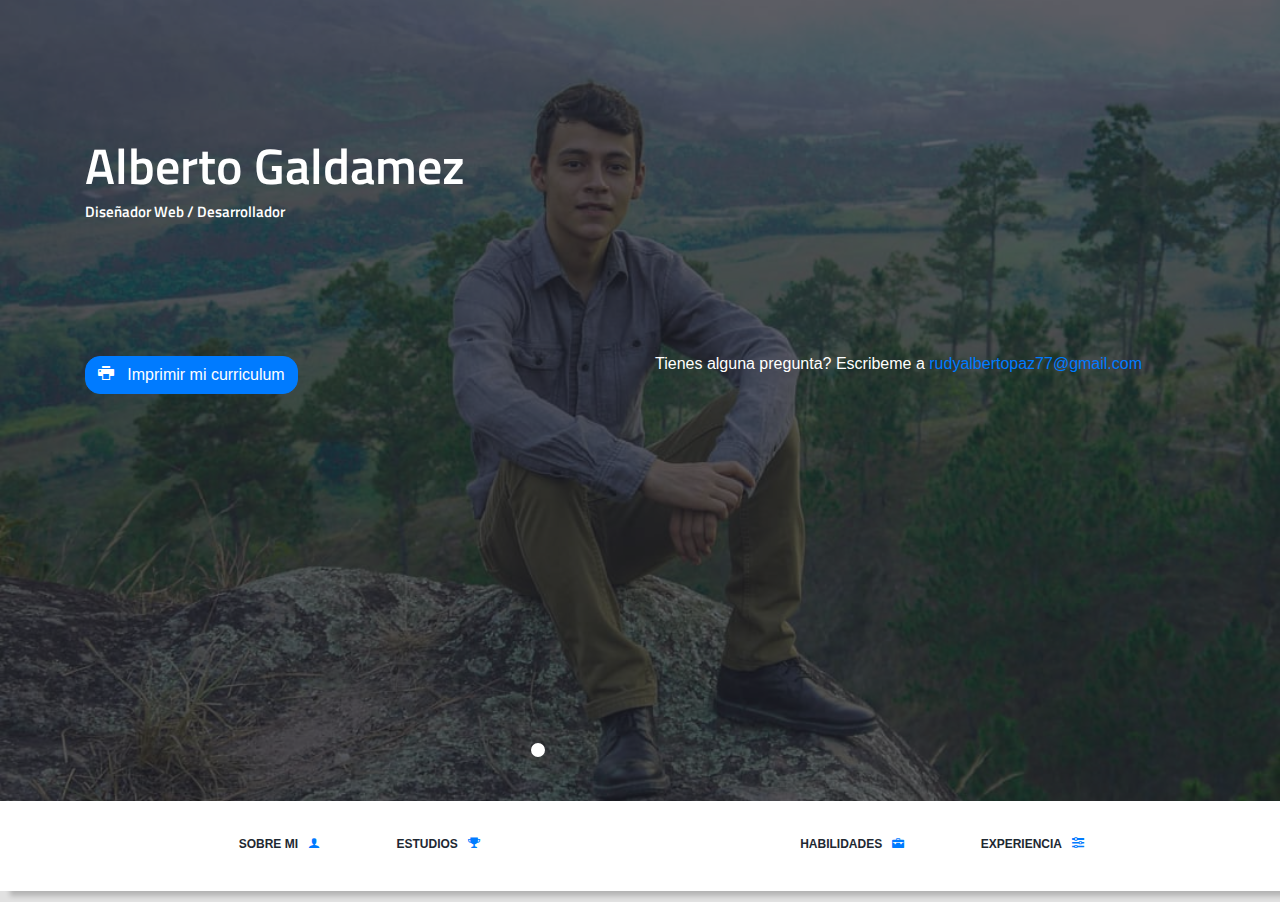
==== index.html @ 2584184b "0.0.001" ====
<!DOCTYPE html>
<html lang="es" dir="ltr">
  <head>
    <meta charset="utf-8">
    <link rel="stylesheet" href="Files/Styles/Bootstrap.css">
    <link rel="stylesheet" href="Files/Styles/Main.css">
    <link rel="stylesheet" href="Files/Styles/Font.css">
    <link rel="stylesheet" href="Files/Styles/AlbertoGaldamez.css">
    <title>Alberto Galdamez - Diseñador web y programador Backend</title>
  </head>
  <body>
    <section id="home" class="home">
      <div class="teaser-container">
        <div class="teaser-block">
          <div class="container">
            <div class="row">
              <div class="col-sm-12 ">
                <h1 class="main-title">Alberto Galdamez</h1>
                <h3 class="main-subtitle">Diseñador Web / Desarrollador</h3>
              </div>
            </div>
            <div class="row">
              <div class="col-sm-6 print-cv">
                <a href="#" class="btn btn-primary"><span class="icon-printer-ag"></span> &nbsp; Imprimir mi curriculum</a>
              </div>
              <div class="col-sm-6 t-right">
                <p class="main-contact">Tienes alguna pregunta? Escribeme a <a href="mailto:rudyalbertopaz77@gmail.com">rudyalbertopaz77@gmail.com</a> </p>
              </div>
            </div>
          </div>
        </div>
        <div class="nav-container">
          <nav class="" style="display: block;">
            <div class="container ">
              <div class="row">
                <div class="mobile-menu-holder d-md-none d-lg-none d-xl-none">
                  <a class="mobile-btn" href="#"><span class="icon-menu-ag"></span></a>
                </div>
              </div>
            </div>
            <div class="NavBar">
              <div class="row">
                <div class="col-sm-5 t-center">
                  <ul class="menu-left" style="display: block;">
                    <li class="nav-item">
                      <a class="nav-link" href="#home">SOBRE MI &nbsp;&nbsp;<span class="icon-user-ag"></span></a>
                    </li>
                    <li class="nav-item">
                      <a class="nav-link" href="#about">ESTUDIOS &nbsp;&nbsp;<span class="icon-cup-ag"></span></a>
                    </li>
                  </ul>
                </div>
                <div class="col-sm-2 ml-0 pl-0">
                  <div class="ProfilePhotoContainer">
                    <img src="Files/Images/ProfilePhoto.png" alt="" class="ProfilePhoto">
                  </div>
                </div>
                <div class="col-sm-5 t-center">
                  <ul class="menu-right" style="display: block;">
                    <li class="nav-item">
                      <a class="nav-link" href="#home">HABILIDADES &nbsp;&nbsp;<span class="icon-briefcase-ag"></span></a>
                    </li>
                    <li class="nav-item">
                      <a class="nav-link" href="#about">EXPERIENCIA &nbsp;&nbsp;<span class="icon-equalizer-ag"></span></a>
                    </li>
                  </ul>
                </div>
              </div>
            </div>
          </nav>
        </div>
      </div>
    </section>
  </body>
  <footer>
    <script src="https://www.tiendaselzapaton.com/Files/Javascript/Jquery.js.descarga"></script>
    <script src="https://www.tiendaselzapaton.com/Files/Javascript/bootstrap.min.js"></script>
  </footer>
</html>
---- Files/Styles/Main.css ----
:root{
	--PrimaryNavy: rgb(21,22,29);
	--SecondaryNavy: rgba(30, 31, 41, 1);
	--Green: rgb(35,164,85);
	--Orange: rgb(242,85,42);
	--LightBlue: rgb(88,135,245);
	--White: rgb(255,255,255);
}

*{
	padding: 0;
	margin: 0;
	box-sizing: border-box;
	text-decoration: none;
	list-style: none;
	line-height:1;
}

body{
	line-height:0;
	background-color: rgba(225,225,225,1);
	background-size: auto 100%;
	background-attachment: fixed;
	background-position: center;
	font-family: -apple-system,BlinkMacSystemFont,"Segoe UI",Roboto,"Helvetica Neue",Arial,"Noto Sans",sans-serif,"Apple Color Emoji","Segoe UI Emoji","Segoe UI Symbol","Noto Color Emoji";
  font-size: 1em;
  font-weight: 400;
}

body:-webkit-scrollbar-track, body>*:-webkit-scrollbar-track {
	background-color: transparent;
  border-radius: 4px;
}

body::-webkit-scrollbar-thumb, textarea::-webkit-scrollbar-thumb {
	background-color: rgb(30,40,30);
  border-radius: 4px;
}

body::-webkit-scrollbar-thumb:hover, textarea::-webkit-scrollbar-thumb:hover {
	background-color: rgb(25,35,25);
}

body::-webkit-scrollbar-thumb:active, textarea::-webkit-scrollbar-thumb:active {
	background-color: rgb(15,25,15);
}

body::-webkit-scrollbar, textarea::-webkit-scrollbar {
  width: 8px;
  height: 8px;
	background-color: rgba(0,0,0,0);
	visibility: hidden;
}

body::-webkit-scrollbar:hover, textarea::-webkit-scrollbar:hover {
	visibility: visible;
}

body > *{
	line-height:1;
}

.teaser-container{
  background-image: url('/Files/Images/MainBackground.jpg');
  background-size: 100%;
  background-position: center;
  background-repeat: no-repeat;
  background-attachment: inherit;
  height: 89vh
}

.teaser-block{
  height: 89vh;
  padding-top: 135px;
  background-color: rgba(30, 31, 41, 0.7);
}

.main-title{
  font-size: 50px;
  color: white;
  font-family: 'titillium-semibold',Arial,sans-serif;
}

.main-subtitle{
  font-size: 15px;
  display: block;
  color: white;
  font-family: 'titillium-semibold',Arial,sans-serif;
  margin-bottom: 135px;
}

.print-cv>.btn-primary{
  border-radius: 15px;
}

.main-contact{
  color: white;
}

.NavBar{
  background-color: rgb(255,255,255);
  max-height: 10vh;
  box-shadow: 10px 5px 5px rgba(0, 0, 0, 0.2);
}

.menu-left{
  float: right;
}

.menu-right{
  float: left;
}

.menu-left>.nav-item, .menu-right>.nav-item{
  display: inline-block;
}

.menu-left>.nav-item>.nav-link, .menu-right>.nav-item>.nav-link{
  font-size: 12px;
  padding: 4vh;
  color: rgb(30, 40, 50);
  font-weight: bold;
}

.menu-left>.nav-item>.nav-link>span, .menu-right>.nav-item>.nav-link>span{
  color: rgb(0, 123, 255);
}

.ProfilePhotoContainer{
  width: 100%;
  position: absolute;
  top: -60px;
}

.ProfilePhoto{
  width: 100%;
  max-width: 180px;
  border-radius: 50%;
  border: solid white 7px;
}
---- Files/Styles/Font.css ----
@font-face {
    font-family: 'titillium-semibold';
    src: url('../Fonts/TitilliumWeb-SemiBold.eot');
    src: url('../Fonts/TitilliumWeb-SemiBold.eot?#iefix') format('embedded-opentype'),
         url('../Fonts/TitilliumWeb-SemiBold.woff') format('woff'),
         url('../Fonts/TitilliumWeb-SemiBold.ttf') format('truetype'),
         url('../Fonts/TitilliumWeb-SemiBold.svg#titilliumlight_upright') format('svg');
    font-weight: normal;
    font-style: normal;

}
---- Files/Styles/AlbertoGaldamez.css ----
@font-face {
  font-family: 'AlbertoGaldamez';
  src:  url('../Fonts/AlbertoGaldamez.eot?l03dgd');
  src:  url('../Fonts/AlbertoGaldamez.eot?l03dgd#iefix') format('embedded-opentype'),
    url('../Fonts/AlbertoGaldamez.ttf?l03dgd') format('truetype'),
    url('../Fonts/AlbertoGaldamez.woff?l03dgd') format('woff'),
    url('../Fonts/AlbertoGaldamez.svg?l03dgd#AlbertoGaldamez') format('svg');
  font-weight: normal;
  font-style: normal;
  font-display: block;
}

[class^="icon-"], [class*=" icon-"] {
  /* use !important to prevent issues with browser extensions that change fonts */
  font-family: 'AlbertoGaldamez' !important;
  speak: never;
  font-style: normal;
  font-weight: normal;
  font-variant: normal;
  text-transform: none;
  line-height: 1;

  /* Better Font Rendering =========== */
  -webkit-font-smoothing: antialiased;
  -moz-osx-font-smoothing: grayscale;
}

.icon-laptop-ag:before {
  content: "\e001";
}
.icon-desktop-ag:before {
  content: "\e002";
}
.icon-tablet-ag:before {
  content: "\e003";
}
.icon-phone-ag:before {
  content: "\e004";
}
.icon-camera-ag:before {
  content: "\e012";
}
.icon-toolbox-ag:before {
  content: "\e014";
}
.icon-wallet-ag:before {
  content: "\e016";
}
.icon-lock-ag:before {
  content: "\e020";
}
.icon-megaphone-ag:before {
  content: "\e021";
}
.icon-map-ag:before {
  content: "\e025";
}
.icon-basket-ag:before {
  content: "\e027";
}
.icon-telescope-ag:before {
  content: "\e02a";
}
.icon-key-ag:before {
  content: "\e02c";
}
.icon-lightbulb-ag:before {
  content: "\e030";
}
.icon-pencil-ag:before {
  content: "\e032";
}
.icon-tools-ag:before {
  content: "\e034";
}
.icon-strategy-ag:before {
  content: "\e03b";
}
.icon-heart-ag:before {
  content: "\e04a";
}
.icon-trash-ag:before {
  content: "\e900";
}
.icon-note-ag:before {
  content: "\e901";
}
.icon-documentcode-ag:before {
  content: "\e902";
}
.icon-search-ag:before {
  content: "\e903";
}
.icon-printertext-ag:before {
  content: "\e904";
}
.icon-download2-ag:before {
  content: "\e905";
}
.icon-award-ag:before {
  content: "\e906";
}
.icon-award2-ag:before {
  content: "\e907";
}
.icon-sportsshoe-ag:before {
  content: "\e908";
}
.icon-cloudsun-ag:before {
  content: "\e909";
}
.icon-cloudsunrain-ag:before {
  content: "\e90a";
}
.icon-discord-ag:before {
  content: "\e90b";
  color: #7289da;
}
.icon-telegram-ag:before {
  content: "\e90c";
  color: #2ca5e0;
}
.icon-audition-ag:before {
  content: "\e90d";
  color: #00e4bb;
}
.icon-atom-ag:before {
  content: "\e90e";
  color: #66595c;
}
.icon-linuxmint-ag:before {
  content: "\e90f";
  color: #87cf3e;
}
.icon-mastercard-ag:before {
  content: "\e910";
  color: #eb001b;
}
.icon-messenger-ag:before {
  content: "\e911";
  color: #00b2ff;
}
.icon-paypal-ag:before {
  content: "\e912";
  color: #00457c;
}
.icon-ubuntu-ag:before {
  content: "\e913";
  color: #e95420;
}
.icon-visa-ag:before {
  content: "\e914";
  color: #142787;
}
.icon-visualstudio-ag:before {
  content: "\e915";
  color: #5c2d91;
}
.icon-windows-ag:before {
  content: "\e916";
  color: #0078d6;
}
.icon-wix-ag:before {
  content: "\e917";
  color: #faad4d;
}
.icon-wordpress-ag:before {
  content: "\e918";
  color: #21759b;
}
.icon-acrobatreader-ag:before {
  content: "\e919";
  color: #ee3f24;
}
.icon-dreamweaver-ag:before {
  content: "\e91a";
  color: #35fa00;
}
.icon-illustrator-ag:before {
  content: "\e91b";
  color: #ff7c00;
}
.icon-photoshop-ag:before {
  content: "\e91c";
  color: #00c8ff;
}
.icon-premiere-ag:before {
  content: "\e91d";
  color: #ea77ff;
}
.icon-bootstrap-ag:before {
  content: "\e91e";
  color: #563d7c;
}
.icon-css-ag:before {
  content: "\e91f";
  color: #1572b6;
}
.icon-dot-net-ag:before {
  content: "\e920";
  color: #5c2d91;
}
.icon-facebook-ag:before {
  content: "\e921";
  color: #1877f2;
}
.icon-github-ag:before {
  content: "\e922";
}
.icon-gmail-ag:before {
  content: "\e923";
  color: #d14836;
}
.icon-html-ag:before {
  content: "\e924";
  color: #e34f26;
}
.icon-inst-agram-ag:before {
  content: "\e925";
  color: #e4405f;
}
.icon-javascript-ag:before {
  content: "\e926";
  color: #f7df1e;
}
.icon-linkedin-ag:before {
  content: "\e927";
  color: #0077b5;
}
.icon-mega-ag:before {
  content: "\e928";
  color: #d9272e;
}
.icon-access-ag:before {
  content: "\e929";
  color: #ba141a;
}
.icon-excel-ag:before {
  content: "\e92a";
  color: #217346;
}
.icon-word-ag:before {
  content: "\e92b";
  color: #2b579a;
}
.icon-mysql-ag:before {
  content: "\e92c";
  color: #4479a1;
}
.icon-node-dot-js-ag:before {
  content: "\e92d";
  color: #393;
}
.icon-openssl-ag:before {
  content: "\e92e";
  color: #721412;
}
.icon-php-ag:before {
  content: "\e92f";
  color: #777bb4;
}
.icon-pinterest-ag:before {
  content: "\e930";
  color: #bd081c;
}
.icon-playstation-ag:before {
  content: "\e931";
  color: #003791;
}
.icon-skype-ag:before {
  content: "\e932";
  color: #00aff0;
}
.icon-spotify-ag:before {
  content: "\e933";
  color: #1ed760;
}
.icon-twitter-ag:before {
  content: "\e934";
  color: #1da1f2;
}
.icon-whatsapp-ag:before {
  content: "\e935";
  color: #25d366;
}
.icon-xbox-ag:before {
  content: "\e936";
  color: #107c10;
}
.icon-youtube-ag:before {
  content: "\e937";
  color: #f00;
}
.icon-zoom-ag:before {
  content: "\e938";
  color: #2d8cff;
}
.icon-briefcase-ag:before {
  content: "\e9ae";
}
.icon-comments-ag:before {
  content: "\e96d";
}
.icon-cup-ag:before {
  content: "\e99e";
}
.icon-document-ag:before {
  content: "\e939";
}
.icon-download-ag:before {
  content: "\e9c7";
}
.icon-download21-ag:before {
  content: "\e9c2";
}
.icon-equalizer-ag:before {
  content: "\e992";
}
.icon-home-ag:before {
  content: "\e93a";
}
.icon-login-ag:before {
  content: "\ea13";
}
.icon-logout-ag:before {
  content: "\ea14";
}
.icon-menu-ag:before {
  content: "\e9bd";
}
.icon-microphone-ag:before {
  content: "\e93b";
}
.icon-printer-ag:before {
  content: "\e954";
}
.icon-spinner-ag:before {
  content: "\e97b";
}
.icon-spinner2-ag:before {
  content: "\e982";
}
.icon-spinner3-ag:before {
  content: "\e983";
}
.icon-switch-ag:before {
  content: "\e9b6";
}
.icon-user-ag:before {
  content: "\e971";
}
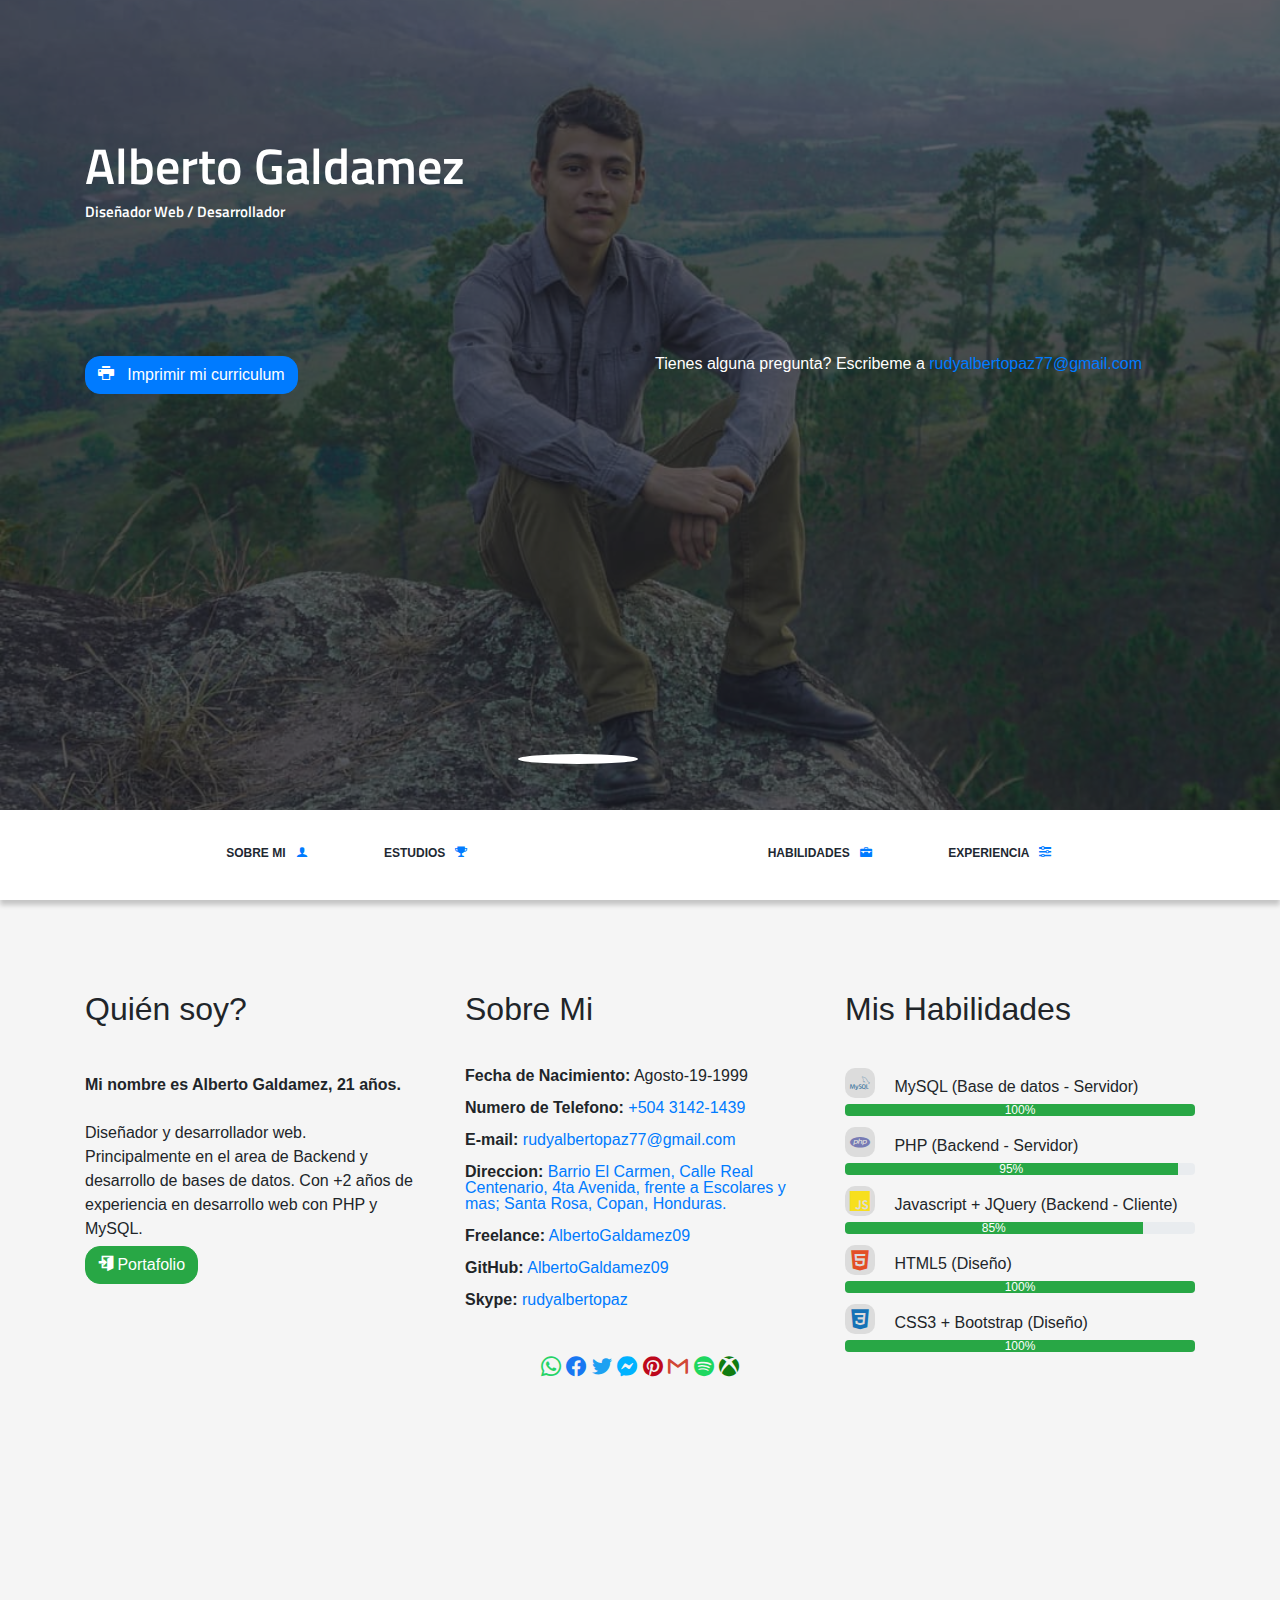
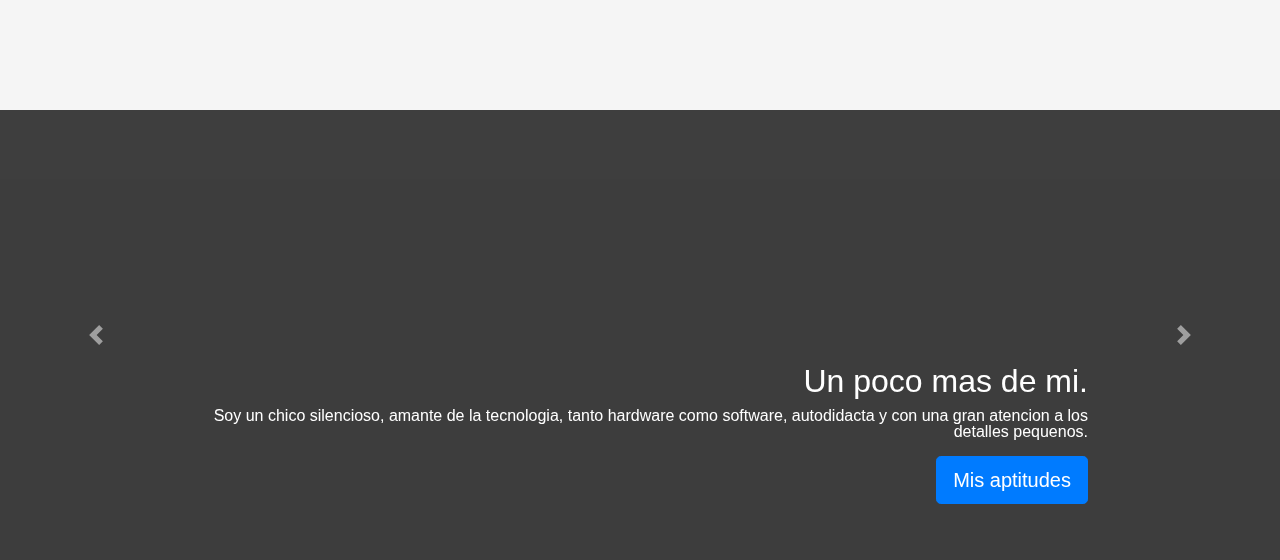
==== commit ee1345a5: "0.0.000" ====
--- a/index.html
+++ b/index.html
@@ -2,6 +2,7 @@
 <html lang="es" dir="ltr">
   <head>
     <meta charset="utf-8">
+    <link rel="icon" href="Files/Images/icon.ico">
     <link rel="stylesheet" href="Files/Styles/Bootstrap.css">
     <link rel="stylesheet" href="Files/Styles/Main.css">
     <link rel="stylesheet" href="Files/Styles/Font.css">
@@ -9,7 +10,7 @@
     <title>Alberto Galdamez - Diseñador web y programador Backend</title>
   </head>
   <body>
-    <section id="home" class="home">
+    <section class="MainContainer">
       <div class="teaser-container">
         <div class="teaser-block">
           <div class="container">
@@ -23,6 +24,9 @@
               <div class="col-sm-6 print-cv">
                 <a href="#" class="btn btn-primary"><span class="icon-printer-ag"></span> &nbsp; Imprimir mi curriculum</a>
               </div>
+              <div class="col-12 d-sm-block d-md-none">
+                <br>
+              </div>
               <div class="col-sm-6 t-right">
                 <p class="main-contact">Tienes alguna pregunta? Escribeme a <a href="mailto:rudyalbertopaz77@gmail.com">rudyalbertopaz77@gmail.com</a> </p>
               </div>
@@ -31,37 +35,35 @@
         </div>
         <div class="nav-container">
           <nav class="" style="display: block;">
-            <div class="container ">
-              <div class="row">
-                <div class="mobile-menu-holder d-md-none d-lg-none d-xl-none">
-                  <a class="mobile-btn" href="#"><span class="icon-menu-ag"></span></a>
-                </div>
-              </div>
-            </div>
             <div class="NavBar">
               <div class="row">
-                <div class="col-sm-5 t-center">
+                <div class="col-5 t-center d-none d-md-inline-block d-lg-inline-block d-xl-inline-block">
                   <ul class="menu-left" style="display: block;">
                     <li class="nav-item">
-                      <a class="nav-link" href="#home">SOBRE MI &nbsp;&nbsp;<span class="icon-user-ag"></span></a>
-                    </li>
-                    <li class="nav-item">
-                      <a class="nav-link" href="#about">ESTUDIOS &nbsp;&nbsp;<span class="icon-cup-ag"></span></a>
+                      <a class="nav-link" href="#AboutMe">SOBRE MI &nbsp;&nbsp;<span class="icon-user-ag"></span></a>
+                    </li>
+                    <li class="nav-item">
+                      <a class="nav-link" href="#Studies">ESTUDIOS &nbsp;&nbsp;<span class="icon-cup-ag"></span></a>
                     </li>
                   </ul>
                 </div>
-                <div class="col-sm-2 ml-0 pl-0">
+                <div class="col-8 d-sm-inline-block d-md-none d-lg-none d-xl-none">
+                <button class="btn DropdownMenu" type="button" data-toggle="collapse" data-target="#MobileMenu" aria-controls="MobileMenu" aria-expanded="false" aria-label="Toggle navigation">
+                  <span class="icon-menu-ag"></span>
+                </button>
+                </div>
+                <div class="col-2 ml-0 pl-0 pr-0">
                   <div class="ProfilePhotoContainer">
                     <img src="Files/Images/ProfilePhoto.png" alt="" class="ProfilePhoto">
                   </div>
                 </div>
-                <div class="col-sm-5 t-center">
+                <div class="col-5 t-center d-none d-md-inline-block d-lg-inline-block d-xl-inline-block pr-0 pl-0">
                   <ul class="menu-right" style="display: block;">
                     <li class="nav-item">
-                      <a class="nav-link" href="#home">HABILIDADES &nbsp;&nbsp;<span class="icon-briefcase-ag"></span></a>
-                    </li>
-                    <li class="nav-item">
-                      <a class="nav-link" href="#about">EXPERIENCIA &nbsp;&nbsp;<span class="icon-equalizer-ag"></span></a>
+                      <a class="nav-link" href="#Skills">HABILIDADES &nbsp;&nbsp;<span class="icon-briefcase-ag"></span></a>
+                    </li>
+                    <li class="nav-item">
+                      <a class="nav-link" href="#Experience">EXPERIENCIA &nbsp;&nbsp;<span class="icon-equalizer-ag"></span></a>
                     </li>
                   </ul>
                 </div>
@@ -71,7 +73,155 @@
         </div>
       </div>
     </section>
+    <section class="MobileMenuContainer">
+      <nav class="navbar navbar-expand-md d-lg-none d-xl-none d-md-none MobileMenu">
+        <div class="collapse navbar-collapse" id="MobileMenu">
+          <ul class="navbar-nav mr-auto MobileMenuList">
+            <li class="nav-item  MobileMenuListOption">
+              <a class="nav-link" href="#">SOBRE MI</a>
+            </li>
+            <li class="nav-item MobileMenuListOption">
+              <a class="nav-link" href="#">ESTUDIOS</a>
+            </li>
+            <li class="nav-item MobileMenuListOption">
+              <a class="nav-link" href="#">HABILIDADES</a>
+            </li>
+            <li class="nav-item MobileMenuListOption">
+              <a class="nav-link" href="#">EXPERIENCIA</a>
+            </li>
+          </ul>
+        </div>
+      </nav>
+    </section>
+    <section class="BodyContainer" id="AboutMe">
+      <div class="container AboutMe">
+        <div class="row">
+          <div class="col-sm-12 col-md-6 col-lg-4 col-xl-4 Block">
+            <h2 class="d-none d-sm-none d-md-none d-lg-none d-xl-block">Quién soy?</h2>
+            <h4 class="d-none d-sm-none d-md-none d-lg-block d-xl-none">Quién soy?</h4>
+            <h5 class="d-sm-block d-md-block d-lg-none d-xl-none">Quién soy?</h5>
+            <br>
+            <br>
+            <p class="ResumeText"><strong>Mi nombre es Alberto Galdamez, 21 años.</strong><br><br>Diseñador y desarrollador web.<br> Principalmente en el area de Backend y desarrollo de bases de datos. Con +2 años de experiencia en desarrollo web con PHP y MySQL.
+            </p>
+            <a href="#" class="btn btn-success DownloadButton"> <span class="icon-login-ag"></span>&nbsp;Portafolio </a>
+          </div>
+          <div class="col-sm-12 col-md-6 col-lg-4 col-xl-4 Block">
+            <h2 class="d-none d-sm-none d-md-none d-lg-none d-xl-block">Sobre Mi</h2>
+            <h4 class="d-none d-sm-none d-md-none d-lg-block d-xl-none">Sobre Mi</h4>
+            <h5 class="d-sm-block d-md-block d-lg-none d-xl-none">Sobre Mi</h5>
+            <br>
+            <br>
+            <p><strong>Fecha de Nacimiento:</strong> Agosto-19-1999</p>
+            <p><strong>Numero de Telefono:</strong> <a href="tel:+50431421439">+504 3142-1439</a></p>
+            <p><strong>E-mail:</strong>  <a target="_blank"href="mailto:rudyalbertopaz77@gmail.com">rudyalbertopaz77@gmail.com</a> </p>
+            <p><strong>Direccion:</strong>  <a target="_blank"href="https://www.google.com/maps/place/El+Caf%C3%A9+de+las+Velas/@14.7687273,-88.7812924,19z/data=!4m5!3m4!1s0x8f6409e6f856114f:0xb4cc6a24694f33f9!8m2!3d14.7687183!4d-88.7808042">Barrio El Carmen, Calle Real Centenario, 4ta Avenida, frente a Escolares y mas; Santa Rosa, Copan, Honduras.</a> </p>
+            <p><strong>Freelance:</strong> <a target="_blank"href="#">AlbertoGaldamez09</a> </p>
+            <p><strong>GitHub:</strong> <a target="_blank"href="https://github.io/AlbertoGaldamez09">AlbertoGaldamez09</a> </p>
+            <p><strong>Skype:</strong> <a target="_blank"href="skype:live:rudyalbertopaz?chat">rudyalbertopaz</a> </p>
+            <br><br>
+            <p class="text-center SocialMedia">
+              <a href="https://wa.me/50431421439"><span class="icon-whatsapp-ag"></span> </a>
+              <a href="https://www.facebook.com/AlbertoGaldamez009"><span class="icon-facebook-ag"></span> </a>
+              <a href="https://www.instagram.com/AlbertoGaldamez009"><span class="icon-instagram-ag"></span> </a>
+              <a href="https://www.twitter.com/AlbertoGaldamez009"><span class="icon-twitter-ag"></span> </a>
+              <a href="https://www.messenger.com/t/AlbertoGaldamez009"><span class="icon-messenger-ag"></span> </a>
+              <a href="https://www.pinterest.com/AlbertoGaldamez09"><span class="icon-pinterest-ag"></span> </a>
+              <a href="mailto:rudyalbertopaz77@gmail.com"><span class="icon-gmail-ag"></span> </a>
+              <a href="https://open.spotify.com/user/31j46ki4wkti46m4qzryip7uv2x4?si=u4zWsN67TkCR0wjgOM1fOw"><span class="icon-spotify-ag"></span> </a>
+              <a href="https://www.xbox.com"><span class="icon-xbox-ag"></span> </a>
+            </p>
+          </div>
+          <div class="col-sm-12 col-md-6 col-lg-4 col-xl-4 Block" id="Skills">
+            <h2 class="d-none d-sm-none d-md-none d-lg-none d-xl-block">Mis Habilidades</h2>
+            <h4 class="d-none d-sm-none d-md-none d-lg-block d-xl-none">Mis Habilidades</h4>
+            <h5 class="d-sm-block d-md-block d-lg-none d-xl-none">Mis Habilidades</h5>
+            <br>
+            <br>
+            <p class="ResumeText">
+              <span class="icon-mysql-ag SkillItem"></span>
+               MySQL (Base de datos - Servidor)
+              <div class="progress" style="height: 12px">
+                <div class="progress-bar bg-success" role="progressbar" style="width: 100%; height: 12px" aria-valuenow="100" aria-valuemin="0" aria-valuemax="100">100%</div>
+              </div>
+            </p>
+            <p class="ResumeText">
+              <span class="icon-php-ag SkillItem"></span>
+               PHP (Backend - Servidor)
+              <div class="progress" style="height: 12px">
+                <div class="progress-bar bg-success" role="progressbar" style="width: 95%; height: 12px" aria-valuenow="95" aria-valuemin="0" aria-valuemax="100">95%</div>
+              </div>
+            </p>
+            <p class="ResumeText">
+              <span class="icon-javascript-ag SkillItem"></span>
+               Javascript + JQuery (Backend - Cliente)
+              <div class="progress" style="height: 12px">
+                <div class="progress-bar bg-success" role="progressbar" style="width: 85%; height: 12px" aria-valuenow="85" aria-valuemin="0" aria-valuemax="100">85%</div>
+              </div>
+            </p>
+            <p class="ResumeText">
+              <span class="icon-html-ag SkillItem"></span>
+              HTML5 (Diseño)
+             <div class="progress" style="height: 12px">
+               <div class="progress-bar bg-success" role="progressbar" style="width: 100%; height: 12px" aria-valuenow="100" aria-valuemin="0" aria-valuemax="100">100%</div>
+             </div>
+            </p>
+            <p class="ResumeText">
+              <span class="icon-css-ag SkillItem"></span>
+              CSS3 + Bootstrap (Diseño)
+             <div class="progress" style="height: 12px">
+               <div class="progress-bar bg-success" role="progressbar" style="width: 100%; height: 12px" aria-valuenow="80" aria-valuemin="0" aria-valuemax="100">100%</div>
+             </div>
+              <br><br>
+            </p>
+          </div>
+        </div>
+      </div>
+    </section>
+    <div id="Carousel" class="carousel slide" data-ride="carousel"data-interval="3500">
+      <div class="carousel-inner">
+        <div class="carousel-item active">
+          <div class="container">
+            <div class="carousel-caption text-right">
+              <h2>Un poco mas de mi.</h2>
+              <p>Soy un chico silencioso, amante de la tecnologia, tanto hardware como software, autodidacta y con una gran atencion a los detalles pequenos.</p>
+              <p><a class="btn btn-lg btn-primary" href="#" role="button">Mis aptitudes</a></p>
+            </div>
+          </div>
+        </div>
+        <div class="carousel-item">
+          <div class="container">
+            <div class="carousel-caption">
+              <h2>Mi banco de Tecnologias.</h2>
+              <p>Estoy en el mundo de la programación desde los 15 años, por eso he aprendido mucho en el camino, principalmente soy desarrollador back-end por el conjunto de tecnologías y metodologías de programación que se utilizan en esta área.</p>
+              <p><a class="btn btn-lg btn-primary" href="#" role="button">Ver mas</a></p>
+            </div>
+          </div>
+        </div>
+        <div class="carousel-item">
+          <div class="container">
+            <div class="carousel-caption text-left">
+              <h2>Maquetacion con y sin frameworks</h2>
+              <p>Puedo escribir y maquetar mis proyectos tanto con o sin framework, lo que me permite entregar proyectos mas rapido, o mas eficientes, dependiendo de las necesidades del cliente.</p>
+              <p><a class="btn btn-lg btn-primary" href="#" role="button">Ver mas</a></p>
+            </div>
+          </div>
+        </div>
+        <a class="carousel-control-prev" href="#Carousel" role="button" data-slide="prev">
+          <span class="carousel-control-prev-icon" aria-hidden="true"></span>
+          <span class="sr-only">Previous</span>
+        </a>
+        <a class="carousel-control-next" href="#Carousel" role="button" data-slide="next">
+          <span class="carousel-control-next-icon" aria-hidden="true"></span>
+          <span class="sr-only">Next</span>
+        </a>
+      </div>
+    </div>
+    <div class="row">
+
+    </div>
   </body>
+  <br>
   <footer>
     <script src="https://www.tiendaselzapaton.com/Files/Javascript/Jquery.js.descarga"></script>
     <script src="https://www.tiendaselzapaton.com/Files/Javascript/bootstrap.min.js"></script>
--- a/Files/Styles/Main.css
+++ b/Files/Styles/Main.css
@@ -18,7 +18,7 @@
 
 body{
 	line-height:0;
-	background-color: rgba(225,225,225,1);
+	background-color: rgba(245,245,245,1);
 	background-size: auto 100%;
 	background-attachment: fixed;
 	background-position: center;
@@ -62,15 +62,15 @@
 
 .teaser-container{
   background-image: url('/Files/Images/MainBackground.jpg');
-  background-size: 100%;
+  background-size: cover;
   background-position: center;
   background-repeat: no-repeat;
-  background-attachment: inherit;
-  height: 89vh
+  background-attachment: scroll;
+  height: 90vh
 }
 
 .teaser-block{
-  height: 89vh;
+  height: 90vh;
   padding-top: 135px;
   background-color: rgba(30, 31, 41, 0.7);
 }
@@ -100,15 +100,21 @@
 .NavBar{
   background-color: rgb(255,255,255);
   max-height: 10vh;
-  box-shadow: 10px 5px 5px rgba(0, 0, 0, 0.2);
+  box-shadow: 0px 5px 5px 0px rgba(0, 0, 0, 0.2);
+}
+
+.NavBar>.row{
+	max-width: 100%;
 }
 
 .menu-left{
   float: right;
+	overflow: hidden;
 }
 
 .menu-right{
   float: left;
+	overflow: hidden;
 }
 
 .menu-left>.nav-item, .menu-right>.nav-item{
@@ -126,6 +132,10 @@
   color: rgb(0, 123, 255);
 }
 
+.DropdownMenu{
+	padding: 3vh;
+}
+
 .ProfilePhotoContainer{
   width: 100%;
   position: absolute;
@@ -134,7 +144,96 @@
 
 .ProfilePhoto{
   width: 100%;
+  min-width: 120px;
   max-width: 180px;
   border-radius: 50%;
-  border: solid white 7px;
-}
+  border: solid white 5px;
+}
+
+.MobileMenuContainer{
+	margin-top: 10vh;
+	width: 100%;
+	z-index: 1000;
+}
+
+.MobileMenu{
+	padding: 0px !important;
+}
+
+#MobileMenu{
+	background-color: white;
+}
+
+.MobileMenuList{
+	padding: 8px 16px !important;
+}
+
+.MobileMenuList>.MobileMenuListOption>a{
+	color: rgb(30, 40, 50);
+	padding: 2vh !important;
+}
+
+.MobileMenuList>.MobileMenuListOption>a:hover{
+	background-color: rgb(200, 200, 200);
+}
+
+.AboutMe{
+	min-height: 90vh;
+}
+
+.Block{
+	padding-top: 10vh;
+}
+
+.Block>*{
+	font-family: "OpenSansLight",Arial,sans-serif;
+}
+
+.ResumeText{
+	line-height: 1.5 !important;
+	margin-bottom: 5px !important;
+	margin-top: 5px !important;
+}
+
+.SkillItem{
+	font-size: 20px;
+	margin-right: 15px;
+	margin-bottom: 5px;
+	padding: 5px;
+	border-radius: 10px;
+	background-color: rgba(0, 0, 0, 0.1);
+}
+
+.DownloadButton{
+	border-radius: 15px;
+}
+
+.DownloadButton>span{
+	font-weight: bold;
+	font-size: 15px;
+}
+
+.SocialMedia{
+	font-size: 20px;
+}
+
+.SocialMedia>a:hover{
+	text-decoration: none;
+}
+
+#Carousel{
+	height: 50vh;
+	min-height: 50vh;
+	background: url('../../Files/Images/Carousel1Background.jpg');
+	background-size: cover;
+	background-attachment: fixed;
+	background-repeat: no-repeat;
+}
+
+.carousel-inner{
+	background-color: rgba(0, 0, 0, 0.75);
+}
+
+.carousel-inner, .carousel-item{
+	height: 100%;
+}
--- a/Files/Styles/Font.css
+++ b/Files/Styles/Font.css
@@ -7,5 +7,13 @@
          url('../Fonts/TitilliumWeb-SemiBold.svg#titilliumlight_upright') format('svg');
     font-weight: normal;
     font-style: normal;
-
+}@font-face {
+    font-family: 'OpenSansLight';
+    src: url('../Fonts/OpenSansLight.eot');
+    src: url('../Fonts/OpenSansLight.eot?#iefix') format('embedded-opentype'),
+         url('../Fonts/OpenSansLight.woff') format('woff'),
+         url('../Fonts/OpenSansLight.ttf') format('truetype'),
+         url('../Fonts/OpenSansLight.svg#titilliumlight_upright') format('svg');
+    font-weight: normal;
+    font-style: normal;
 }
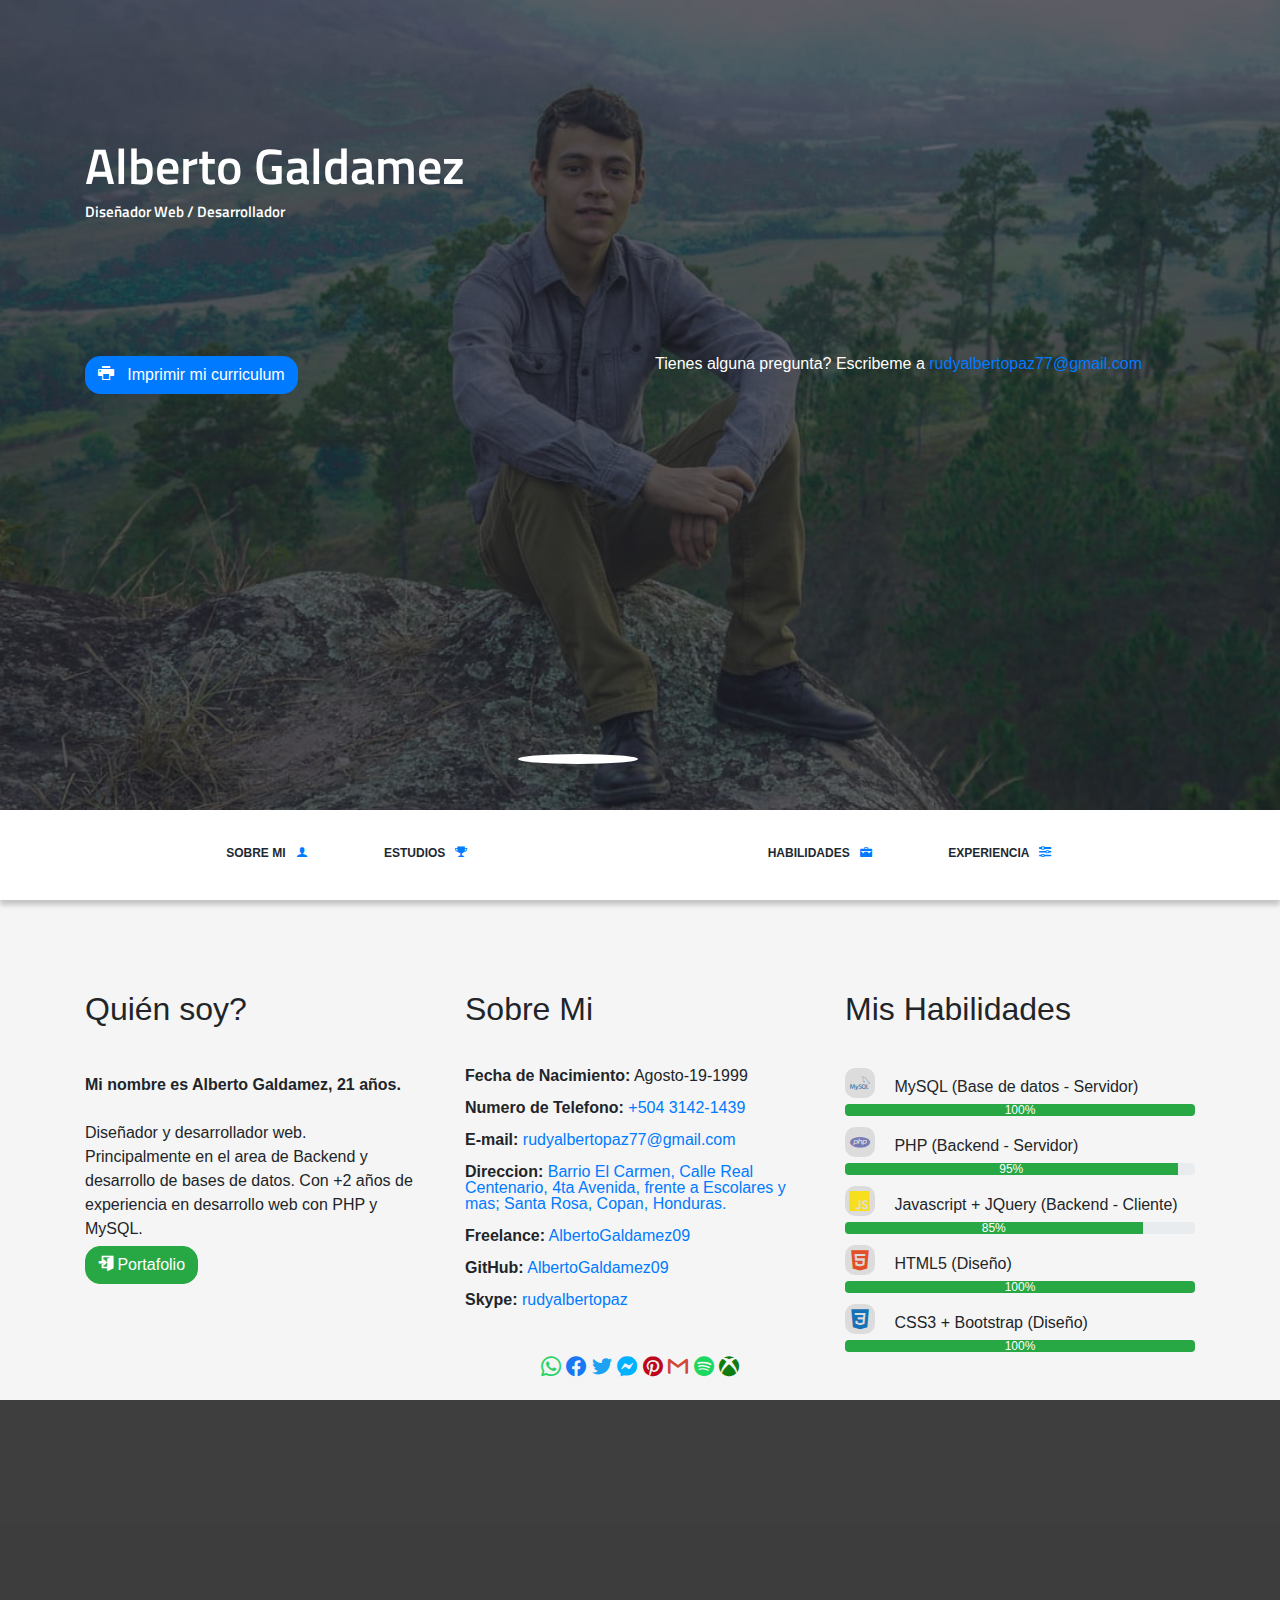
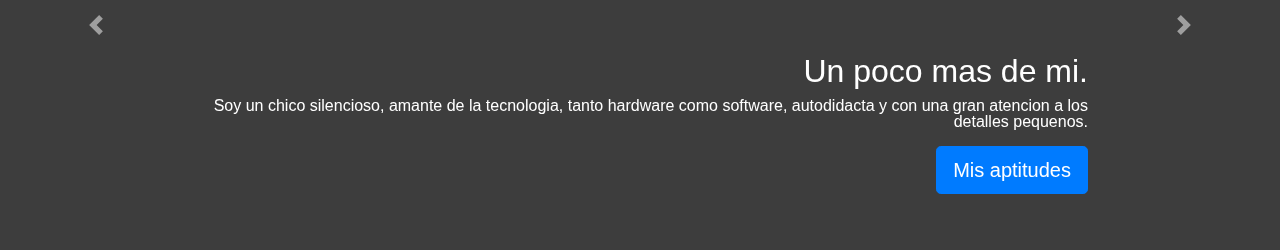
==== commit 3beb62a2: "0.0.000" ====
--- a/index.html
+++ b/index.html
@@ -77,26 +77,29 @@
       <nav class="navbar navbar-expand-md d-lg-none d-xl-none d-md-none MobileMenu">
         <div class="collapse navbar-collapse" id="MobileMenu">
           <ul class="navbar-nav mr-auto MobileMenuList">
+            <li class="nav-item MobileMenuListOption">
+              <a class="nav-link" href="#WhoIAm">QUIEN SOY</a>
+            </li>
             <li class="nav-item  MobileMenuListOption">
-              <a class="nav-link" href="#">SOBRE MI</a>
-            </li>
-            <li class="nav-item MobileMenuListOption">
-              <a class="nav-link" href="#">ESTUDIOS</a>
-            </li>
-            <li class="nav-item MobileMenuListOption">
-              <a class="nav-link" href="#">HABILIDADES</a>
-            </li>
-            <li class="nav-item MobileMenuListOption">
-              <a class="nav-link" href="#">EXPERIENCIA</a>
+              <a class="nav-link" href="#AboutMe">SOBRE MI</a>
+            </li>
+            <li class="nav-item MobileMenuListOption">
+              <a class="nav-link" href="#Studies">ESTUDIOS</a>
+            </li>
+            <li class="nav-item MobileMenuListOption">
+              <a class="nav-link" href="#Skills">HABILIDADES</a>
+            </li>
+            <li class="nav-item MobileMenuListOption">
+              <a class="nav-link" href="#Experience">EXPERIENCIA</a>
             </li>
           </ul>
         </div>
       </nav>
     </section>
-    <section class="BodyContainer" id="AboutMe">
-      <div class="container AboutMe">
+    <section class="BodyContainer">
+      <div class="container ProfileContainer">
         <div class="row">
-          <div class="col-sm-12 col-md-6 col-lg-4 col-xl-4 Block">
+          <div class="col-sm-12 col-md-6 col-lg-4 col-xl-4 Block" id="WhoIAm">
             <h2 class="d-none d-sm-none d-md-none d-lg-none d-xl-block">Quién soy?</h2>
             <h4 class="d-none d-sm-none d-md-none d-lg-block d-xl-none">Quién soy?</h4>
             <h5 class="d-sm-block d-md-block d-lg-none d-xl-none">Quién soy?</h5>
@@ -106,7 +109,7 @@
             </p>
             <a href="#" class="btn btn-success DownloadButton"> <span class="icon-login-ag"></span>&nbsp;Portafolio </a>
           </div>
-          <div class="col-sm-12 col-md-6 col-lg-4 col-xl-4 Block">
+          <div class="col-sm-12 col-md-6 col-lg-4 col-xl-4 Block" id="AboutMe">
             <h2 class="d-none d-sm-none d-md-none d-lg-none d-xl-block">Sobre Mi</h2>
             <h4 class="d-none d-sm-none d-md-none d-lg-block d-xl-none">Sobre Mi</h4>
             <h5 class="d-sm-block d-md-block d-lg-none d-xl-none">Sobre Mi</h5>
@@ -178,7 +181,7 @@
         </div>
       </div>
     </section>
-    <div id="Carousel" class="carousel slide" data-ride="carousel"data-interval="3500">
+    <div id="Carousel" class="carousel slide" data-ride="carousel"data-interval="6000">
       <div class="carousel-inner">
         <div class="carousel-item active">
           <div class="container">
--- a/Files/Styles/Main.css
+++ b/Files/Styles/Main.css
@@ -61,7 +61,7 @@
 }
 
 .teaser-container{
-  background-image: url('/Files/Images/MainBackground.jpg');
+  background-image: url('../../Files/Images/MainBackground.jpg');
   background-size: cover;
   background-position: center;
   background-repeat: no-repeat;
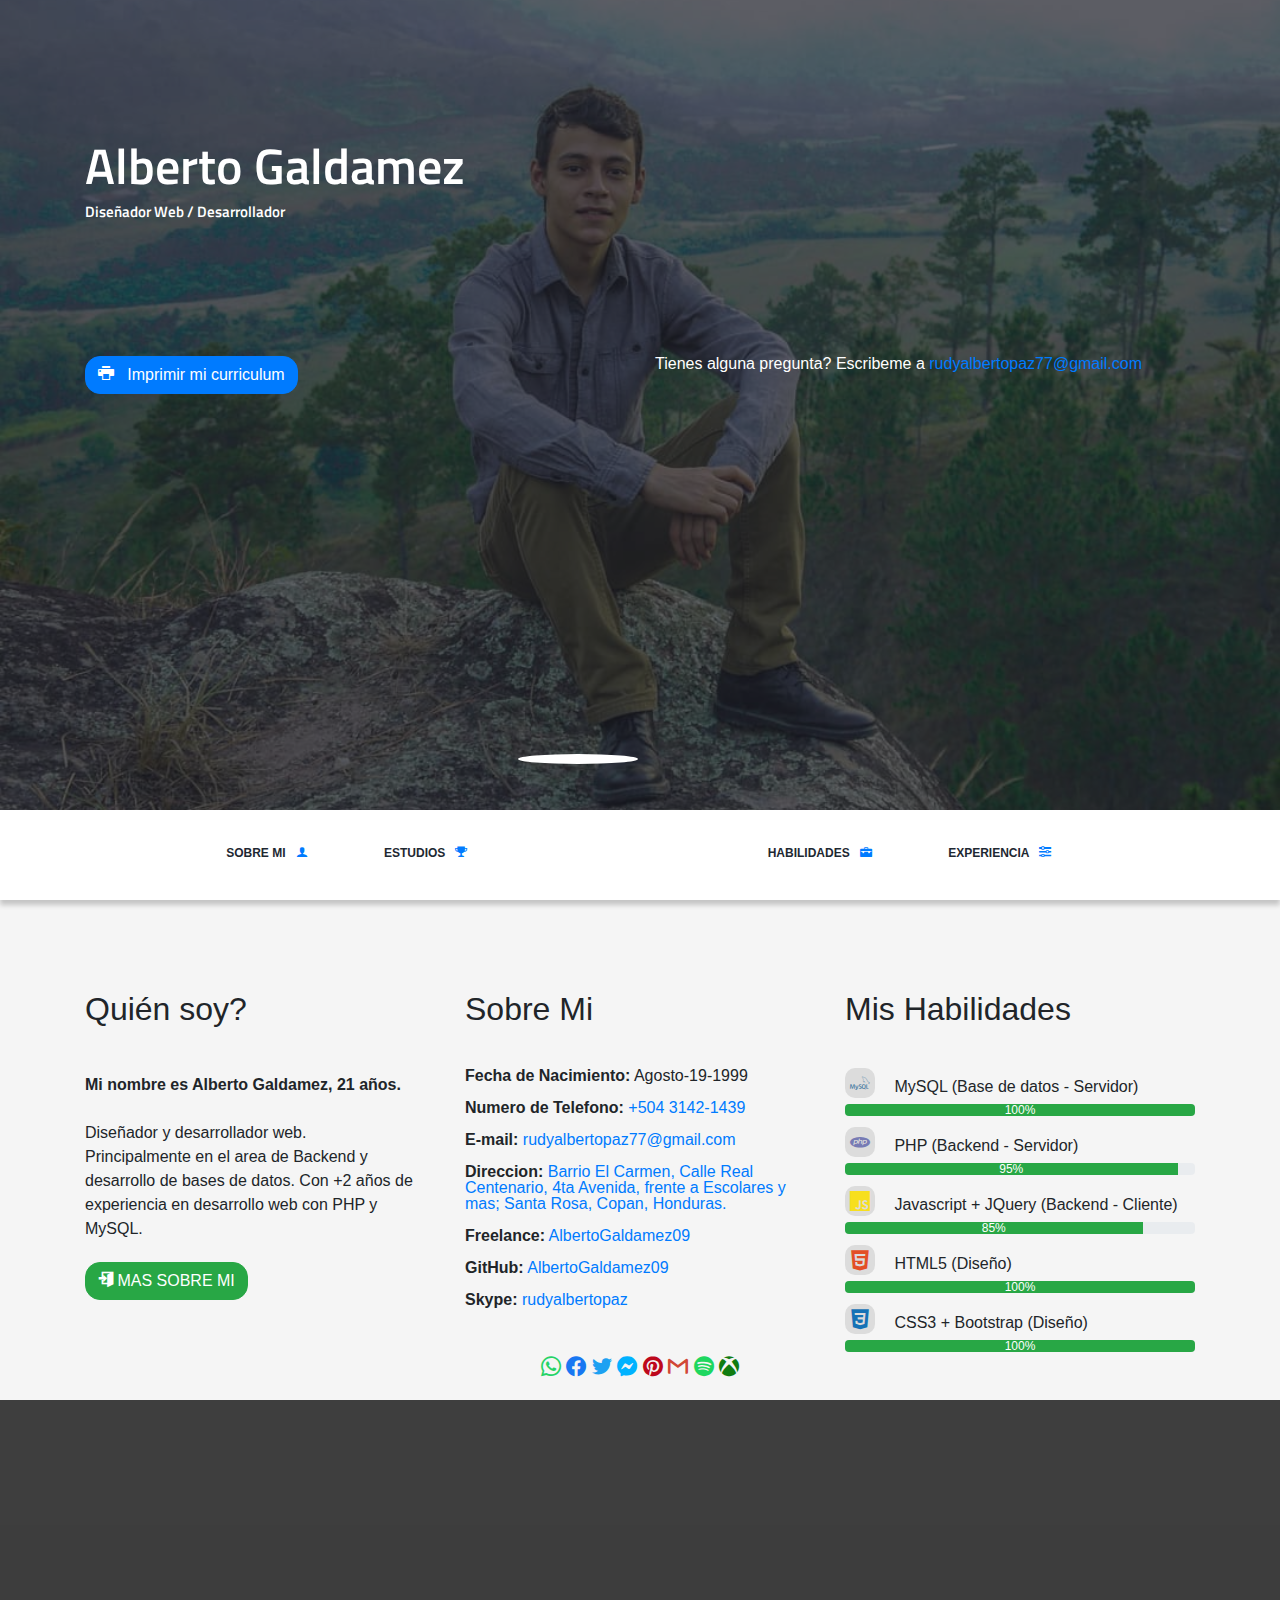
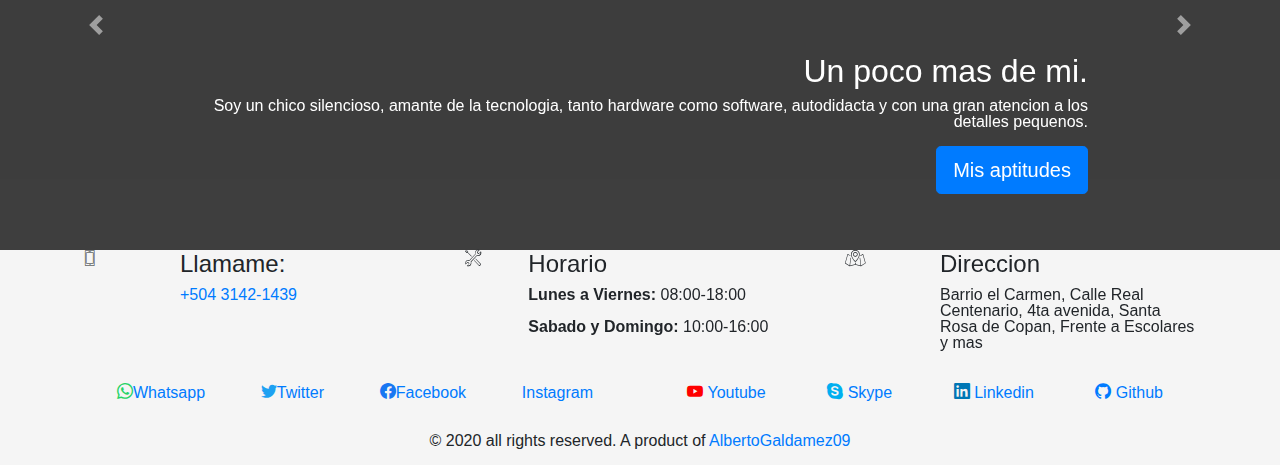
==== commit bc04b91d: "0.0.000" ====
--- a/index.html
+++ b/index.html
@@ -40,10 +40,10 @@
                 <div class="col-5 t-center d-none d-md-inline-block d-lg-inline-block d-xl-inline-block">
                   <ul class="menu-left" style="display: block;">
                     <li class="nav-item">
-                      <a class="nav-link" href="#AboutMe">SOBRE MI &nbsp;&nbsp;<span class="icon-user-ag"></span></a>
-                    </li>
-                    <li class="nav-item">
-                      <a class="nav-link" href="#Studies">ESTUDIOS &nbsp;&nbsp;<span class="icon-cup-ag"></span></a>
+                      <a class="nav-link" href="AboutMe.html">SOBRE MI &nbsp;&nbsp;<span class="icon-user-ag"></span></a>
+                    </li>
+                    <li class="nav-item">
+                      <a class="nav-link" href="Studies.html">ESTUDIOS &nbsp;&nbsp;<span class="icon-cup-ag"></span></a>
                     </li>
                   </ul>
                 </div>
@@ -60,10 +60,10 @@
                 <div class="col-5 t-center d-none d-md-inline-block d-lg-inline-block d-xl-inline-block pr-0 pl-0">
                   <ul class="menu-right" style="display: block;">
                     <li class="nav-item">
-                      <a class="nav-link" href="#Skills">HABILIDADES &nbsp;&nbsp;<span class="icon-briefcase-ag"></span></a>
-                    </li>
-                    <li class="nav-item">
-                      <a class="nav-link" href="#Experience">EXPERIENCIA &nbsp;&nbsp;<span class="icon-equalizer-ag"></span></a>
+                      <a class="nav-link" href="Skills.html">HABILIDADES &nbsp;&nbsp;<span class="icon-briefcase-ag"></span></a>
+                    </li>
+                    <li class="nav-item">
+                      <a class="nav-link" href="Experience.html">EXPERIENCIA &nbsp;&nbsp;<span class="icon-equalizer-ag"></span></a>
                     </li>
                   </ul>
                 </div>
@@ -105,9 +105,9 @@
             <h5 class="d-sm-block d-md-block d-lg-none d-xl-none">Quién soy?</h5>
             <br>
             <br>
-            <p class="ResumeText"><strong>Mi nombre es Alberto Galdamez, 21 años.</strong><br><br>Diseñador y desarrollador web.<br> Principalmente en el area de Backend y desarrollo de bases de datos. Con +2 años de experiencia en desarrollo web con PHP y MySQL.
-            </p>
-            <a href="#" class="btn btn-success DownloadButton"> <span class="icon-login-ag"></span>&nbsp;Portafolio </a>
+            <p class="ResumeText"><strong>Mi nombre es Alberto Galdamez, 21 años.</strong><br><br>Diseñador y desarrollador web.<br> Principalmente en el area de Backend y desarrollo de bases de datos. Con +2 años de experiencia en desarrollo web con PHP y MySQL.</p>
+            <br>
+            <a href="AboutMe.html" class="btn btn-success DownloadButton"> <span class="icon-login-ag"></span>&nbsp;MAS SOBRE MI </a>
           </div>
           <div class="col-sm-12 col-md-6 col-lg-4 col-xl-4 Block" id="AboutMe">
             <h2 class="d-none d-sm-none d-md-none d-lg-none d-xl-block">Sobre Mi</h2>
@@ -226,6 +226,67 @@
   </body>
   <br>
   <footer>
+    <div class="container">
+      <div class="row">
+        <div class="col-sm-12 col-md-6 col-lg-4 col-xl-4">
+          <div class="row FooterOption">
+            <div class="col-3">
+              <span class="icon-phone-ag"></span>
+            </div>
+            <div class="col-9">
+              <h4>Llamame:</h4>
+              <p><a href="tel:50431421439">+504 3142-1439</a> </p>
+            </div>
+          </div>
+        </div>
+        <div class="col-sm-12 col-md-6 col-lg-4 col-xl-4">
+          <div class="row FooterOption">
+            <div class="col-3 col-md-2">
+              <span class="icon-tools-ag"></span>
+            </div>
+            <div class="col-9 col-md-10">
+              <h4>Horario</h4>
+              <p><strong>Lunes a Viernes:</strong> 08:00-18:00</p>
+              <p><strong>Sabado y Domingo:</strong> 10:00-16:00</p>
+            </div>
+          </div>
+        </div>
+        <div class="col-sm-12 col-md-12 col-lg-4 col-xl-4">
+          <div class="row FooterOption">
+            <div class="col-3">
+              <span class="icon-map-ag"></span>
+            </div>
+            <div class="col-9">
+              <h4>Direccion</h4>
+              <p>Barrio el Carmen, Calle Real Centenario, 4ta avenida, Santa Rosa de Copan, Frente a Escolares y mas </p>
+            </div>
+          </div>
+        </div>
+        <div class="col-12">
+          <div class="FooterSocialMedia row">
+            <div class="col-6">
+              <ul class="navbar text-center">
+                <li class="nav-item"><a href="#" class="nav-link"><span class="icon-whatsapp-ag"></span>Whatsapp</a></li>
+                <li class="nav-item"><a href="#" class="nav-link"><span class="icon-twitter-ag"></span>Twitter</a></li>
+                <li class="nav-item"><a href="#" class="nav-link"><span class="icon-facebook-ag"></span>Facebook</a></li>
+                <li class="nav-item"><a href="#" class="nav-link"><span class="icon-instagram-ag"></span>Instagram</a></li>
+              </ul>
+            </div>
+            <div class="col-6">
+              <ul class="navbar text-center">
+                <li class="nav-item"><a href="#" class="nav-link"><span class="icon-youtube-ag"></span> Youtube</a></li>
+                <li class="nav-item"><a href="#" class="nav-link"><span class="icon-skype-ag"></span> Skype</a></li>
+                <li class="nav-item"><a href="#" class="nav-link"><span class="icon-linkedin-ag"></span> Linkedin</a></li>
+                <li class="nav-item"><a href="#" class="nav-link"><span class="icon-github-ag"></span> Github</a></li>
+              </ul>
+            </div>
+          </div>
+        </div>
+        <div class="col-12">
+          <p class="text-center Footer">© 2020 all rights reserved. A product of <a href="index.html">AlbertoGaldamez09</a></p>
+        </div>
+      </div>
+    </div>
     <script src="https://www.tiendaselzapaton.com/Files/Javascript/Jquery.js.descarga"></script>
     <script src="https://www.tiendaselzapaton.com/Files/Javascript/bootstrap.min.js"></script>
   </footer>
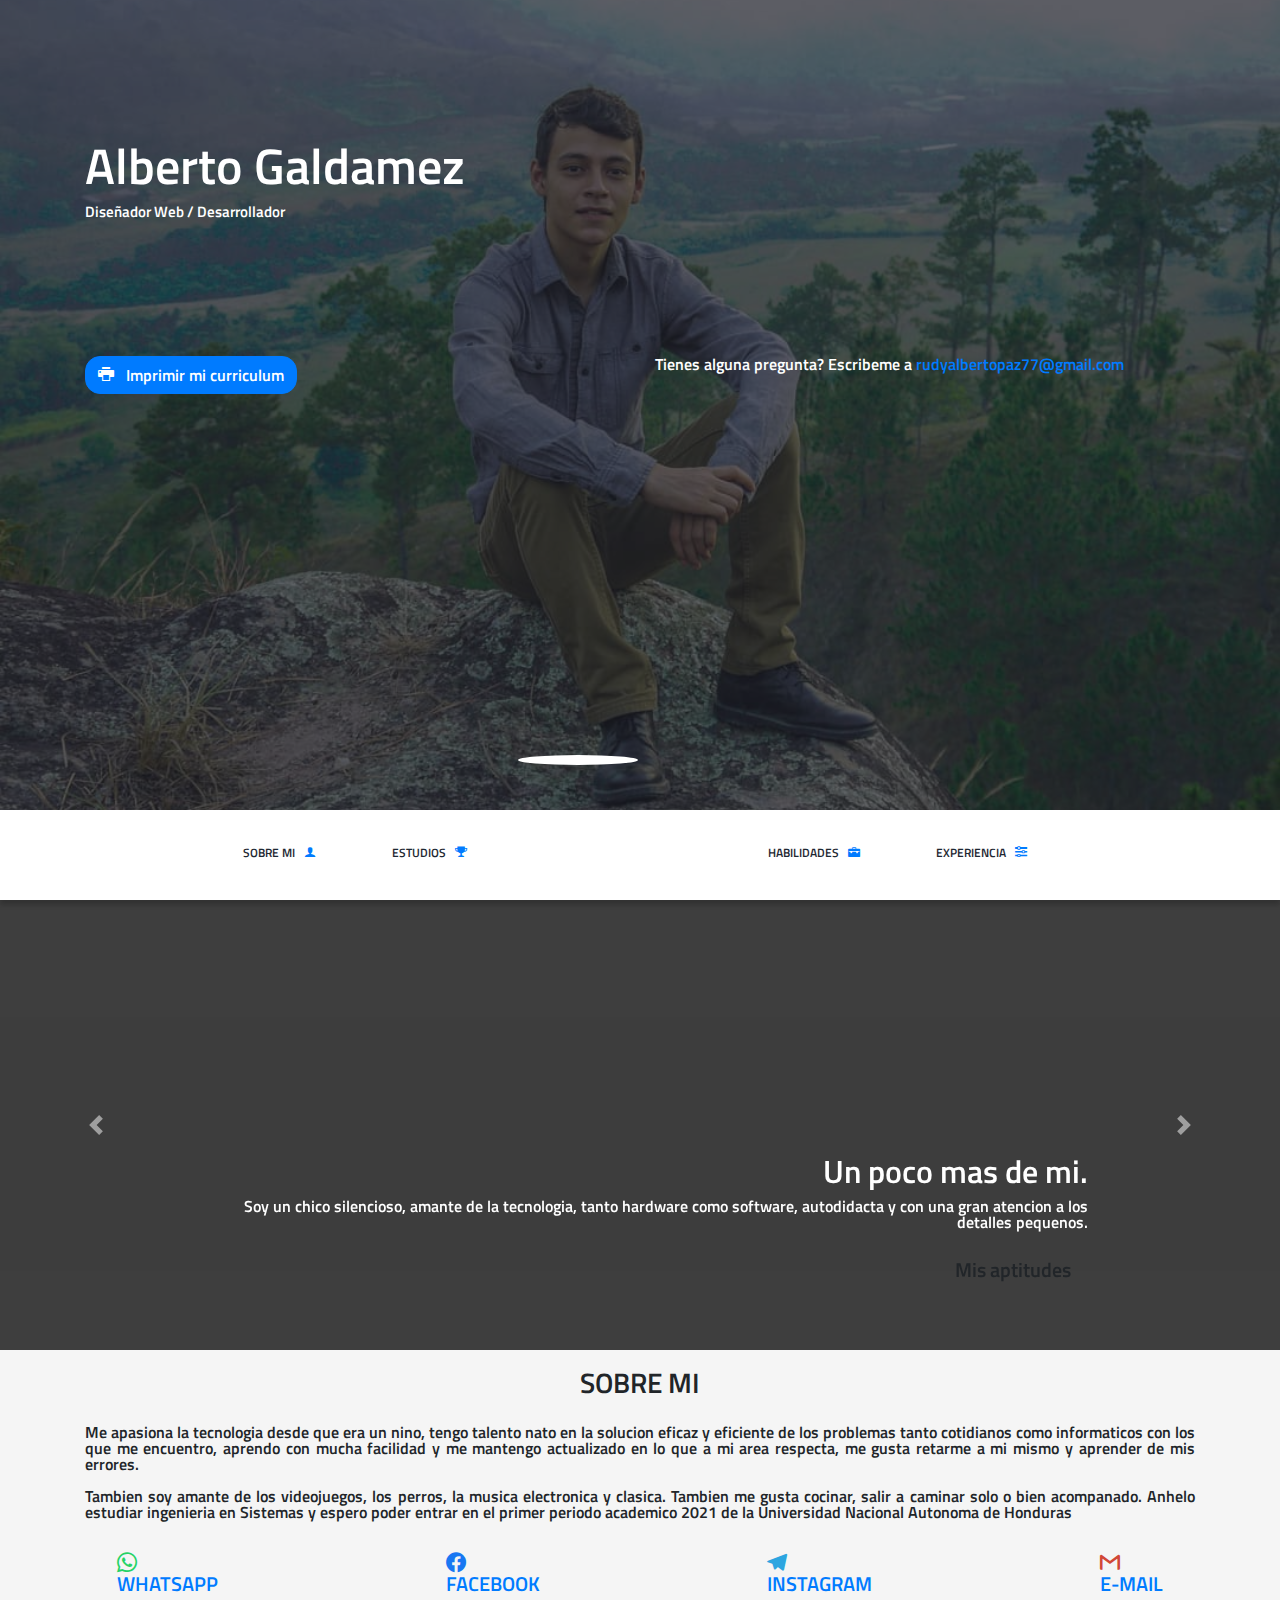
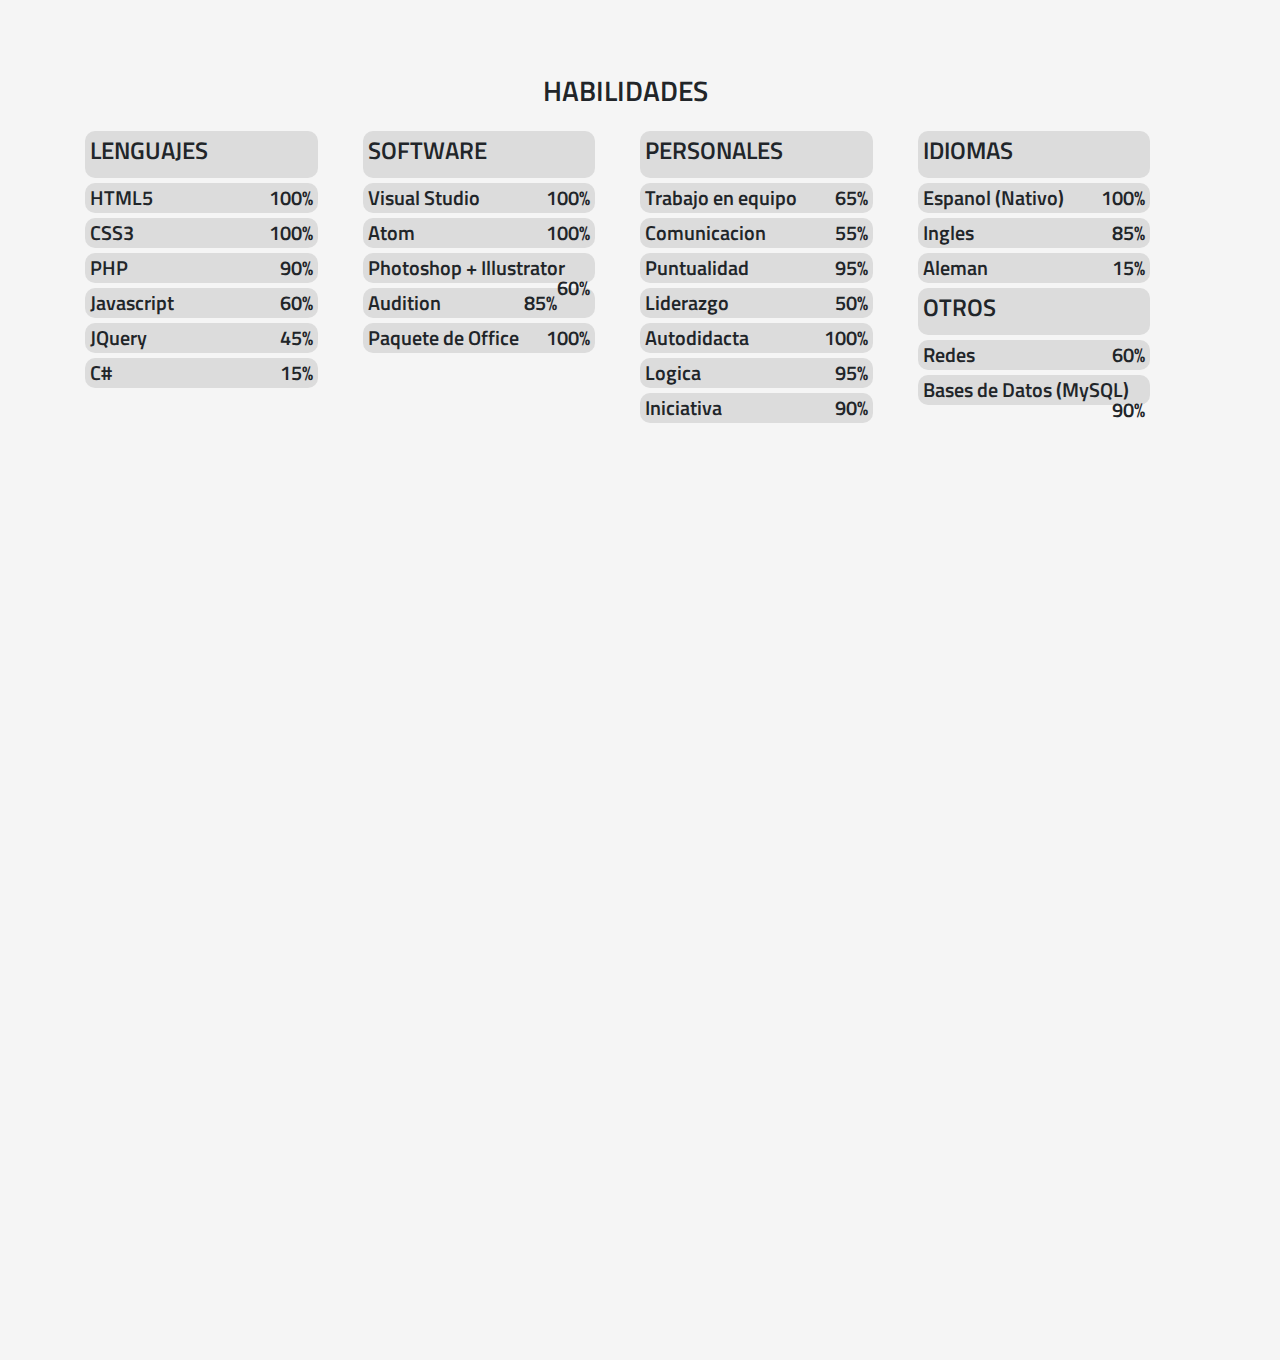
==== commit c5ae8cf5: "0.0.000" ====
--- a/index.html
+++ b/index.html
@@ -5,11 +5,15 @@
     <link rel="icon" href="Files/Images/icon.ico">
     <link rel="stylesheet" href="Files/Styles/Bootstrap.css">
     <link rel="stylesheet" href="Files/Styles/Main.css">
+    <link rel="stylesheet" href="Files/Styles/Animations.css">
     <link rel="stylesheet" href="Files/Styles/Font.css">
     <link rel="stylesheet" href="Files/Styles/AlbertoGaldamez.css">
     <title>Alberto Galdamez - Diseñador web y programador Backend</title>
   </head>
   <body>
+    <section class="LoadingContainer">
+      <div class="Loading"></div>
+    </section>
     <section class="MainContainer">
       <div class="teaser-container">
         <div class="teaser-block">
@@ -96,198 +100,293 @@
         </div>
       </nav>
     </section>
+    <section class="CarouselContainer">
+      <div id="Carousel" class="carousel slide" data-ride="carousel"data-interval="6000">
+        <div class="carousel-inner">
+          <div class="carousel-item active">
+            <div class="container">
+              <div class="carousel-caption text-right">
+                <h2>Un poco mas de mi.</h2>
+                <p>Soy un chico silencioso, amante de la tecnologia, tanto hardware como software, autodidacta y con una gran atencion a los detalles pequenos.</p>
+                <p><a class="btn btn-lg PrimaryButton" href="#" role="button">Mis aptitudes</a></p>
+              </div>
+            </div>
+          </div>
+          <div class="carousel-item">
+            <div class="container">
+              <div class="carousel-caption">
+                <h2>Mi banco de Tecnologias.</h2>
+                <p>Estoy en el mundo de la programación desde los 15 años, por eso he aprendido mucho en el camino, principalmente soy desarrollador back-end por el conjunto de tecnologías y metodologías de programación que se utilizan en esta área.</p>
+                <p><a class="btn btn-lg PrimaryButton" href="#" role="button">Ver mas</a></p>
+              </div>
+            </div>
+          </div>
+          <div class="carousel-item">
+            <div class="container">
+              <div class="carousel-caption text-left">
+                <h2>Maquetacion con y sin frameworks</h2>
+                <p>Puedo escribir y maquetar mis proyectos tanto con o sin framework, lo que me permite entregar proyectos mas rapido, o mas eficientes, dependiendo de las necesidades del cliente.</p>
+                <p><a class="btn btn-lg PrimaryButton" href="#" role="button">Ver mas</a></p>
+              </div>
+            </div>
+          </div>
+          <a class="carousel-control-prev" href="#Carousel" role="button" data-slide="prev">
+            <span class="carousel-control-prev-icon" aria-hidden="true"></span>
+            <span class="sr-only">Previous</span>
+          </a>
+          <a class="carousel-control-next" href="#Carousel" role="button" data-slide="next">
+            <span class="carousel-control-next-icon" aria-hidden="true"></span>
+            <span class="sr-only">Next</span>
+          </a>
+        </div>
+      </div>
+    </section>
     <section class="BodyContainer">
-      <div class="container ProfileContainer">
+      <div class="container">
         <div class="row">
-          <div class="col-sm-12 col-md-6 col-lg-4 col-xl-4 Block" id="WhoIAm">
-            <h2 class="d-none d-sm-none d-md-none d-lg-none d-xl-block">Quién soy?</h2>
-            <h4 class="d-none d-sm-none d-md-none d-lg-block d-xl-none">Quién soy?</h4>
-            <h5 class="d-sm-block d-md-block d-lg-none d-xl-none">Quién soy?</h5>
-            <br>
-            <br>
-            <p class="ResumeText"><strong>Mi nombre es Alberto Galdamez, 21 años.</strong><br><br>Diseñador y desarrollador web.<br> Principalmente en el area de Backend y desarrollo de bases de datos. Con +2 años de experiencia en desarrollo web con PHP y MySQL.</p>
-            <br>
-            <a href="AboutMe.html" class="btn btn-success DownloadButton"> <span class="icon-login-ag"></span>&nbsp;MAS SOBRE MI </a>
-          </div>
-          <div class="col-sm-12 col-md-6 col-lg-4 col-xl-4 Block" id="AboutMe">
-            <h2 class="d-none d-sm-none d-md-none d-lg-none d-xl-block">Sobre Mi</h2>
-            <h4 class="d-none d-sm-none d-md-none d-lg-block d-xl-none">Sobre Mi</h4>
-            <h5 class="d-sm-block d-md-block d-lg-none d-xl-none">Sobre Mi</h5>
-            <br>
-            <br>
-            <p><strong>Fecha de Nacimiento:</strong> Agosto-19-1999</p>
-            <p><strong>Numero de Telefono:</strong> <a href="tel:+50431421439">+504 3142-1439</a></p>
-            <p><strong>E-mail:</strong>  <a target="_blank"href="mailto:rudyalbertopaz77@gmail.com">rudyalbertopaz77@gmail.com</a> </p>
-            <p><strong>Direccion:</strong>  <a target="_blank"href="https://www.google.com/maps/place/El+Caf%C3%A9+de+las+Velas/@14.7687273,-88.7812924,19z/data=!4m5!3m4!1s0x8f6409e6f856114f:0xb4cc6a24694f33f9!8m2!3d14.7687183!4d-88.7808042">Barrio El Carmen, Calle Real Centenario, 4ta Avenida, frente a Escolares y mas; Santa Rosa, Copan, Honduras.</a> </p>
-            <p><strong>Freelance:</strong> <a target="_blank"href="#">AlbertoGaldamez09</a> </p>
-            <p><strong>GitHub:</strong> <a target="_blank"href="https://github.io/AlbertoGaldamez09">AlbertoGaldamez09</a> </p>
-            <p><strong>Skype:</strong> <a target="_blank"href="skype:live:rudyalbertopaz?chat">rudyalbertopaz</a> </p>
-            <br><br>
-            <p class="text-center SocialMedia">
-              <a href="https://wa.me/50431421439"><span class="icon-whatsapp-ag"></span> </a>
-              <a href="https://www.facebook.com/AlbertoGaldamez009"><span class="icon-facebook-ag"></span> </a>
-              <a href="https://www.instagram.com/AlbertoGaldamez009"><span class="icon-instagram-ag"></span> </a>
-              <a href="https://www.twitter.com/AlbertoGaldamez009"><span class="icon-twitter-ag"></span> </a>
-              <a href="https://www.messenger.com/t/AlbertoGaldamez009"><span class="icon-messenger-ag"></span> </a>
-              <a href="https://www.pinterest.com/AlbertoGaldamez09"><span class="icon-pinterest-ag"></span> </a>
-              <a href="mailto:rudyalbertopaz77@gmail.com"><span class="icon-gmail-ag"></span> </a>
-              <a href="https://open.spotify.com/user/31j46ki4wkti46m4qzryip7uv2x4?si=u4zWsN67TkCR0wjgOM1fOw"><span class="icon-spotify-ag"></span> </a>
-              <a href="https://www.xbox.com"><span class="icon-xbox-ag"></span> </a>
-            </p>
-          </div>
-          <div class="col-sm-12 col-md-6 col-lg-4 col-xl-4 Block" id="Skills">
-            <h2 class="d-none d-sm-none d-md-none d-lg-none d-xl-block">Mis Habilidades</h2>
-            <h4 class="d-none d-sm-none d-md-none d-lg-block d-xl-none">Mis Habilidades</h4>
-            <h5 class="d-sm-block d-md-block d-lg-none d-xl-none">Mis Habilidades</h5>
-            <br>
-            <br>
-            <p class="ResumeText">
-              <span class="icon-mysql-ag SkillItem"></span>
-               MySQL (Base de datos - Servidor)
-              <div class="progress" style="height: 12px">
-                <div class="progress-bar bg-success" role="progressbar" style="width: 100%; height: 12px" aria-valuenow="100" aria-valuemin="0" aria-valuemax="100">100%</div>
-              </div>
-            </p>
-            <p class="ResumeText">
-              <span class="icon-php-ag SkillItem"></span>
-               PHP (Backend - Servidor)
-              <div class="progress" style="height: 12px">
-                <div class="progress-bar bg-success" role="progressbar" style="width: 95%; height: 12px" aria-valuenow="95" aria-valuemin="0" aria-valuemax="100">95%</div>
-              </div>
-            </p>
-            <p class="ResumeText">
-              <span class="icon-javascript-ag SkillItem"></span>
-               Javascript + JQuery (Backend - Cliente)
-              <div class="progress" style="height: 12px">
-                <div class="progress-bar bg-success" role="progressbar" style="width: 85%; height: 12px" aria-valuenow="85" aria-valuemin="0" aria-valuemax="100">85%</div>
-              </div>
-            </p>
-            <p class="ResumeText">
-              <span class="icon-html-ag SkillItem"></span>
-              HTML5 (Diseño)
-             <div class="progress" style="height: 12px">
-               <div class="progress-bar bg-success" role="progressbar" style="width: 100%; height: 12px" aria-valuenow="100" aria-valuemin="0" aria-valuemax="100">100%</div>
-             </div>
-            </p>
-            <p class="ResumeText">
-              <span class="icon-css-ag SkillItem"></span>
-              CSS3 + Bootstrap (Diseño)
-             <div class="progress" style="height: 12px">
-               <div class="progress-bar bg-success" role="progressbar" style="width: 100%; height: 12px" aria-valuenow="80" aria-valuemin="0" aria-valuemax="100">100%</div>
-             </div>
-              <br><br>
-            </p>
+          <h3 class="col-12 text-center mb-4 mt-3">SOBRE MI</h3>
+          <div class="col-12" id="AboutMe">
+            <p class="text-justify">Me apasiona la tecnologia desde que era un nino, tengo talento nato en la solucion eficaz y eficiente de los problemas tanto cotidianos como informaticos con los que me encuentro, aprendo con mucha facilidad y me mantengo actualizado en lo que a mi area respecta, me gusta retarme a mi mismo y aprender de mis errores. <br>
+            <br>Tambien soy amante de los videojuegos, los perros, la musica electronica y clasica. Tambien me gusta cocinar, salir a caminar solo o bien acompanado. Anhelo estudiar <b>ingenieria en Sistemas</b> y espero poder entrar en el primer periodo academico 2021 de la Universidad Nacional Autonoma de Honduras</p>
+            <div class="SocialMedia">
+              <ul class="navbar">
+                <li class="nav-item">
+                  <a href="#" class="nav-link"><span class="icon-whatsapp-ag"></span> &nbsp;<span class="d-none d-lg-block d-xl-block">WHATSAPP</span></a>
+                </li>
+                <li class="nav-item">
+                  <a href="#" class="nav-link"><span class="icon-facebook-ag"></span> &nbsp;<span class="d-none d-lg-block d-xl-block">FACEBOOK</span></a>
+                </li>
+                <li class="nav-item">
+                  <a href="#" class="nav-link"><span class="icon-instagram-ag"></span> &nbsp;<span class="d-none d-lg-block d-xl-block">INSTAGRAM</span></a>
+                </li>
+                <li class="nav-item">
+                  <a href="#" class="nav-link d-none d-md-block d-lg-block d-xl-block"><span class="icon-gmail-ag"></span> &nbsp;<span class="d-none d-lg-block d-xl-block">E-MAIL</span></a>
+                </li>
+              </ul>
+            </div>
+          </div>
+          <div class="col-12 row" id="Skills">
+            <h3 class="col-12 text-center mb-4 mt-5">HABILIDADES</h3>
+            <ul class="col-sm-12 col-md-6 col-lg-3 col-xl-3 SkillsContainer">
+              <li class="SkillItem">
+                <h4>LENGUAJES</h4>
+              </li>
+              <li class="SkillItem">
+                <span>HTML5</span><span class="float-right">100%</span>
+                <div class="SkillProgress">
+                  <div class="SkillProgressBar SkillProgressBarHTML">
+
+                  </div>
+                </div>
+              </li>
+              <li class="SkillItem">
+                <span>CSS3</span><span class="float-right">100%</span>
+                <div class="SkillProgress">
+                  <div class="SkillProgressBar SkillProgressBarCSS">
+
+                  </div>
+                </div>
+              </li>
+              <li class="SkillItem">
+                <span>PHP</span><span class="float-right">90%</span>
+                <div class="SkillProgress">
+                  <div class="SkillProgressBar SkillProgressBarPHP">
+
+                  </div>
+                </div>
+              </li>
+              <li class="SkillItem">
+                <span>Javascript</span><span class="float-right">60%</span>
+                <div class="SkillProgress">
+                  <div class="SkillProgressBar SkillProgressBarJavascript">
+
+                  </div>
+                </div>
+              </li>
+              <li class="SkillItem">
+                <span>JQuery</span><span class="float-right">45%</span>
+                <div class="SkillProgress">
+                  <div class="SkillProgressBar SkillProgressBarJquery">
+
+                  </div>
+                </div>
+              </li>
+              <li class="SkillItem">
+                <span>C#</span><span class="float-right">15%</span>
+                <div class="SkillProgress">
+                  <div class="SkillProgressBar SkillProgressBarCSharp">
+
+                  </div>
+                </div>
+              </li>
+            </ul>
+            <ul class="col-sm-12 col-md-6 col-lg-3 col-xl-3 SkillsContainer">
+              <li class="SkillItem">
+                <h4>SOFTWARE</h4>
+              </li>
+              <li class="SkillItem">
+                <span>Visual Studio</span><span class="float-right">100%</span>
+                <div class="SkillProgress">
+                  <div class="SkillProgressBar SkillProgressBarVisualStudio">
+
+                  </div>
+                </div>
+              </li>
+              <li class="SkillItem">
+                <span>Atom</span><span class="float-right">100%</span>
+                <div class="SkillProgress">
+                  <div class="SkillProgressBar SkillProgressBarAtom">
+
+                  </div>
+                </div>
+              </li>
+              <li class="SkillItem">
+                <span>Photoshop + Illustrator</span><span class="float-right">60%</span>
+                <div class="SkillProgress">
+                  <div class="SkillProgressBar SkillProgressBarAdobe">
+
+                  </div>
+                </div>
+              </li>
+              <li class="SkillItem">
+                <span>Audition</span><span class="float-right">85%</span>
+                <div class="SkillProgress">
+                  <div class="SkillProgressBar SkillProgressBarAudition">
+
+                  </div>
+                </div>
+              </li>
+              <li class="SkillItem">
+                <span>Paquete de Office</span><span class="float-right">100%</span>
+                <div class="SkillProgress">
+                  <div class="SkillProgressBar SkillProgressBarJquery">
+
+                  </div>
+                </div>
+              </li>
+            </ul>
+            <ul class="col-sm-12 col-md-6 col-lg-3 col-xl-3 SkillsContainer">
+              <li class="SkillItem">
+                <h4>PERSONALES</h4>
+              </li>
+              <li class="SkillItem">
+                <span>Trabajo en equipo</span><span class="float-right">65%</span>
+                <div class="SkillProgress">
+                  <div class="SkillProgressBar SkillProgressBarTeamWork">
+
+                  </div>
+                </div>
+              </li>
+              <li class="SkillItem">
+                <span>Comunicacion</span><span class="float-right">55%</span>
+                <div class="SkillProgress">
+                  <div class="SkillProgressBar SkillProgressBarComunication">
+
+                  </div>
+                </div>
+              </li>
+              <li class="SkillItem">
+                <span>Puntualidad</span><span class="float-right">95%</span>
+                <div class="SkillProgress">
+                  <div class="SkillProgressBar SkillProgressBarPHP">
+
+                  </div>
+                </div>
+              </li>
+              <li class="SkillItem">
+                <span>Liderazgo</span><span class="float-right">50%</span>
+                <div class="SkillProgress">
+                  <div class="SkillProgressBar SkillProgressBarLeadership">
+
+                  </div>
+                </div>
+              </li>
+              <li class="SkillItem">
+                <span>Autodidacta</span><span class="float-right">100%</span>
+                <div class="SkillProgress">
+                  <div class="SkillProgressBar SkillProgressBarAutoDidact">
+
+                  </div>
+                </div>
+              </li>
+              <li class="SkillItem">
+                <span>Logica</span><span class="float-right">95%</span>
+                <div class="SkillProgress">
+                  <div class="SkillProgressBar SkillProgressBarLogic">
+
+                  </div>
+                </div>
+              </li>
+              <li class="SkillItem">
+                <span>Iniciativa</span><span class="float-right">90%</span>
+                <div class="SkillProgress">
+                  <div class="SkillProgressBar SkillProgressBarinitiative">
+
+                  </div>
+                </div>
+              </li>
+            </ul>
+            <ul class="col-sm-12 col-md-6 col-lg-3 col-xl-3 SkillsContainer">
+              <li class="SkillItem">
+                <h4>IDIOMAS</h4>
+              </li>
+              <li class="SkillItem">
+                <span>Espanol (Nativo)</span><span class="float-right">100%</span>
+                <div class="SkillProgress">
+                  <div class="SkillProgressBar SkillProgressBarSpanish">
+
+                  </div>
+                </div>
+              </li>
+              <li class="SkillItem">
+                <span>Ingles</span><span class="float-right">85%</span>
+                <div class="SkillProgress">
+                  <div class="SkillProgressBar SkillProgressBarEnglish">
+
+                  </div>
+                </div>
+              </li>
+              <li class="SkillItem">
+                <span>Aleman</span><span class="float-right">15%</span>
+                <div class="SkillProgress">
+                  <div class="SkillProgressBar SkillProgressBarGerman">
+
+                  </div>
+                </div>
+              </li>
+              <li class="SkillItem">
+                <h4>OTROS</h4>
+              </li>
+              <li class="SkillItem">
+                <span>Redes</span><span class="float-right">60%</span>
+                <div class="SkillProgress">
+                  <div class="SkillProgressBar SkillProgressBarNetworks">
+
+                  </div>
+                </div>
+              </li>
+              <li class="SkillItem">
+                <span>Bases de Datos (MySQL)</span><span class="float-right">90%</span>
+                <div class="SkillProgress">
+                  <div class="SkillProgressBar SkillProgressBarDatabases">
+
+                  </div>
+                </div>
+              </li>
+            </ul>
           </div>
         </div>
       </div>
     </section>
-    <div id="Carousel" class="carousel slide" data-ride="carousel"data-interval="6000">
-      <div class="carousel-inner">
-        <div class="carousel-item active">
-          <div class="container">
-            <div class="carousel-caption text-right">
-              <h2>Un poco mas de mi.</h2>
-              <p>Soy un chico silencioso, amante de la tecnologia, tanto hardware como software, autodidacta y con una gran atencion a los detalles pequenos.</p>
-              <p><a class="btn btn-lg btn-primary" href="#" role="button">Mis aptitudes</a></p>
-            </div>
-          </div>
-        </div>
-        <div class="carousel-item">
-          <div class="container">
-            <div class="carousel-caption">
-              <h2>Mi banco de Tecnologias.</h2>
-              <p>Estoy en el mundo de la programación desde los 15 años, por eso he aprendido mucho en el camino, principalmente soy desarrollador back-end por el conjunto de tecnologías y metodologías de programación que se utilizan en esta área.</p>
-              <p><a class="btn btn-lg btn-primary" href="#" role="button">Ver mas</a></p>
-            </div>
-          </div>
-        </div>
-        <div class="carousel-item">
-          <div class="container">
-            <div class="carousel-caption text-left">
-              <h2>Maquetacion con y sin frameworks</h2>
-              <p>Puedo escribir y maquetar mis proyectos tanto con o sin framework, lo que me permite entregar proyectos mas rapido, o mas eficientes, dependiendo de las necesidades del cliente.</p>
-              <p><a class="btn btn-lg btn-primary" href="#" role="button">Ver mas</a></p>
-            </div>
-          </div>
-        </div>
-        <a class="carousel-control-prev" href="#Carousel" role="button" data-slide="prev">
-          <span class="carousel-control-prev-icon" aria-hidden="true"></span>
-          <span class="sr-only">Previous</span>
-        </a>
-        <a class="carousel-control-next" href="#Carousel" role="button" data-slide="next">
-          <span class="carousel-control-next-icon" aria-hidden="true"></span>
-          <span class="sr-only">Next</span>
-        </a>
-      </div>
-    </div>
-    <div class="row">
-
-    </div>
+    <section class="Expertice MasonryContainer" id="ExperticeContainer">
+      <ul class="Masonry">
+
+      </ul>
+    </section>
   </body>
-  <br>
   <footer>
-    <div class="container">
-      <div class="row">
-        <div class="col-sm-12 col-md-6 col-lg-4 col-xl-4">
-          <div class="row FooterOption">
-            <div class="col-3">
-              <span class="icon-phone-ag"></span>
-            </div>
-            <div class="col-9">
-              <h4>Llamame:</h4>
-              <p><a href="tel:50431421439">+504 3142-1439</a> </p>
-            </div>
-          </div>
-        </div>
-        <div class="col-sm-12 col-md-6 col-lg-4 col-xl-4">
-          <div class="row FooterOption">
-            <div class="col-3 col-md-2">
-              <span class="icon-tools-ag"></span>
-            </div>
-            <div class="col-9 col-md-10">
-              <h4>Horario</h4>
-              <p><strong>Lunes a Viernes:</strong> 08:00-18:00</p>
-              <p><strong>Sabado y Domingo:</strong> 10:00-16:00</p>
-            </div>
-          </div>
-        </div>
-        <div class="col-sm-12 col-md-12 col-lg-4 col-xl-4">
-          <div class="row FooterOption">
-            <div class="col-3">
-              <span class="icon-map-ag"></span>
-            </div>
-            <div class="col-9">
-              <h4>Direccion</h4>
-              <p>Barrio el Carmen, Calle Real Centenario, 4ta avenida, Santa Rosa de Copan, Frente a Escolares y mas </p>
-            </div>
-          </div>
-        </div>
-        <div class="col-12">
-          <div class="FooterSocialMedia row">
-            <div class="col-6">
-              <ul class="navbar text-center">
-                <li class="nav-item"><a href="#" class="nav-link"><span class="icon-whatsapp-ag"></span>Whatsapp</a></li>
-                <li class="nav-item"><a href="#" class="nav-link"><span class="icon-twitter-ag"></span>Twitter</a></li>
-                <li class="nav-item"><a href="#" class="nav-link"><span class="icon-facebook-ag"></span>Facebook</a></li>
-                <li class="nav-item"><a href="#" class="nav-link"><span class="icon-instagram-ag"></span>Instagram</a></li>
-              </ul>
-            </div>
-            <div class="col-6">
-              <ul class="navbar text-center">
-                <li class="nav-item"><a href="#" class="nav-link"><span class="icon-youtube-ag"></span> Youtube</a></li>
-                <li class="nav-item"><a href="#" class="nav-link"><span class="icon-skype-ag"></span> Skype</a></li>
-                <li class="nav-item"><a href="#" class="nav-link"><span class="icon-linkedin-ag"></span> Linkedin</a></li>
-                <li class="nav-item"><a href="#" class="nav-link"><span class="icon-github-ag"></span> Github</a></li>
-              </ul>
-            </div>
-          </div>
-        </div>
-        <div class="col-12">
-          <p class="text-center Footer">© 2020 all rights reserved. A product of <a href="index.html">AlbertoGaldamez09</a></p>
-        </div>
-      </div>
-    </div>
-    <script src="https://www.tiendaselzapaton.com/Files/Javascript/Jquery.js.descarga"></script>
-    <script src="https://www.tiendaselzapaton.com/Files/Javascript/bootstrap.min.js"></script>
+    <script src="Files/Scripts/Jquery.js"></script>
+    <script src="Files/Scripts/bootstrap.min.js"></script>
+    <script src="Files/Scripts/AlbertoGaldamez.js"></script>
   </footer>
 </html>
--- a/Files/Styles/Main.css
+++ b/Files/Styles/Main.css
@@ -14,6 +14,7 @@
 	text-decoration: none;
 	list-style: none;
 	line-height:1;
+	font-family: 'titillium-semibold',Arial,sans-serif;
 }
 
 body{
@@ -78,14 +79,14 @@
 .main-title{
   font-size: 50px;
   color: white;
-  font-family: 'titillium-semibold',Arial,sans-serif;
+  font-family: 'titillium-semibold', Arial,sans-serif;
 }
 
 .main-subtitle{
   font-size: 15px;
   display: block;
   color: white;
-  font-family: 'titillium-semibold',Arial,sans-serif;
+  font-family: 'titillium-semibold', Arial,sans-serif;
   margin-bottom: 135px;
 }
 
@@ -177,7 +178,7 @@
 	background-color: rgb(200, 200, 200);
 }
 
-.AboutMe{
+.ProfileContainer{
 	min-height: 90vh;
 }
 
@@ -237,3 +238,36 @@
 .carousel-inner, .carousel-item{
 	height: 100%;
 }
+
+footer{
+	min-height: 100vh;
+	padding-top: 10vh;
+}
+
+.Footer{
+	padding-top: 15vh;
+}
+
+.FooterOption{
+	padding: 5vh;
+	border-top: solid 1px rgba(0, 0, 0, 0.2);
+}
+
+.FooterOption>div>p{
+	font-family: "sans-serif";
+	font-weight: normal;
+}
+
+.FooterOption>div>span{
+	font-size: 40px;
+	color: var(--LightBlue)
+}
+
+.FooterSocialMedia{
+	border-top: solid 1px rgba(0, 0, 0, 0.2);
+}
+
+.SocialMedia>div>.navbar>.nav-item>.nav-link{
+	font-family: sans-serif;
+	font-size: 15px;
+}
--- a/Files/Styles/AlbertoGaldamez.css
+++ b/Files/Styles/AlbertoGaldamez.css
@@ -120,6 +120,10 @@
   content: "\e90c";
   color: #2ca5e0;
 }
+.icon-instagram-ag:before {
+  content: "\e90c";
+  color: #2ca5e0;
+}
 .icon-audition-ag:before {
   content: "\e90d";
   color: #00e4bb;
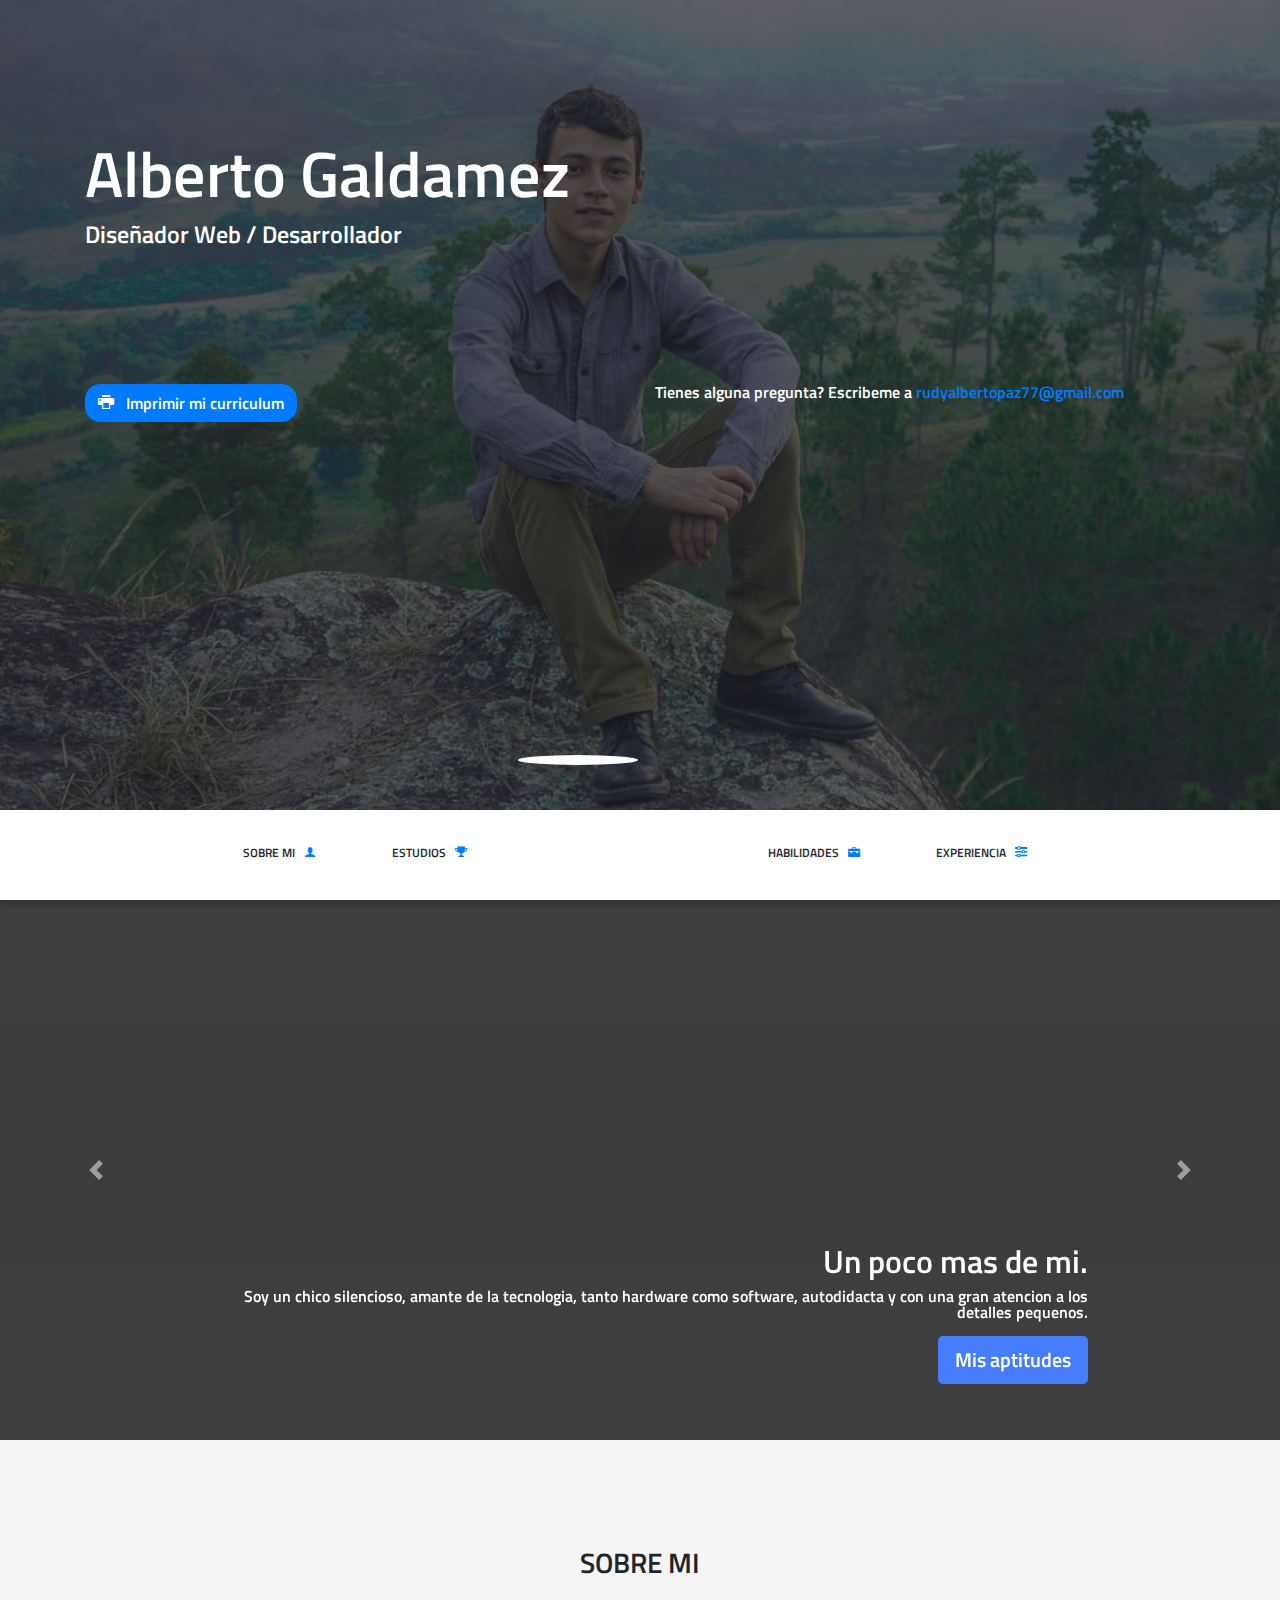
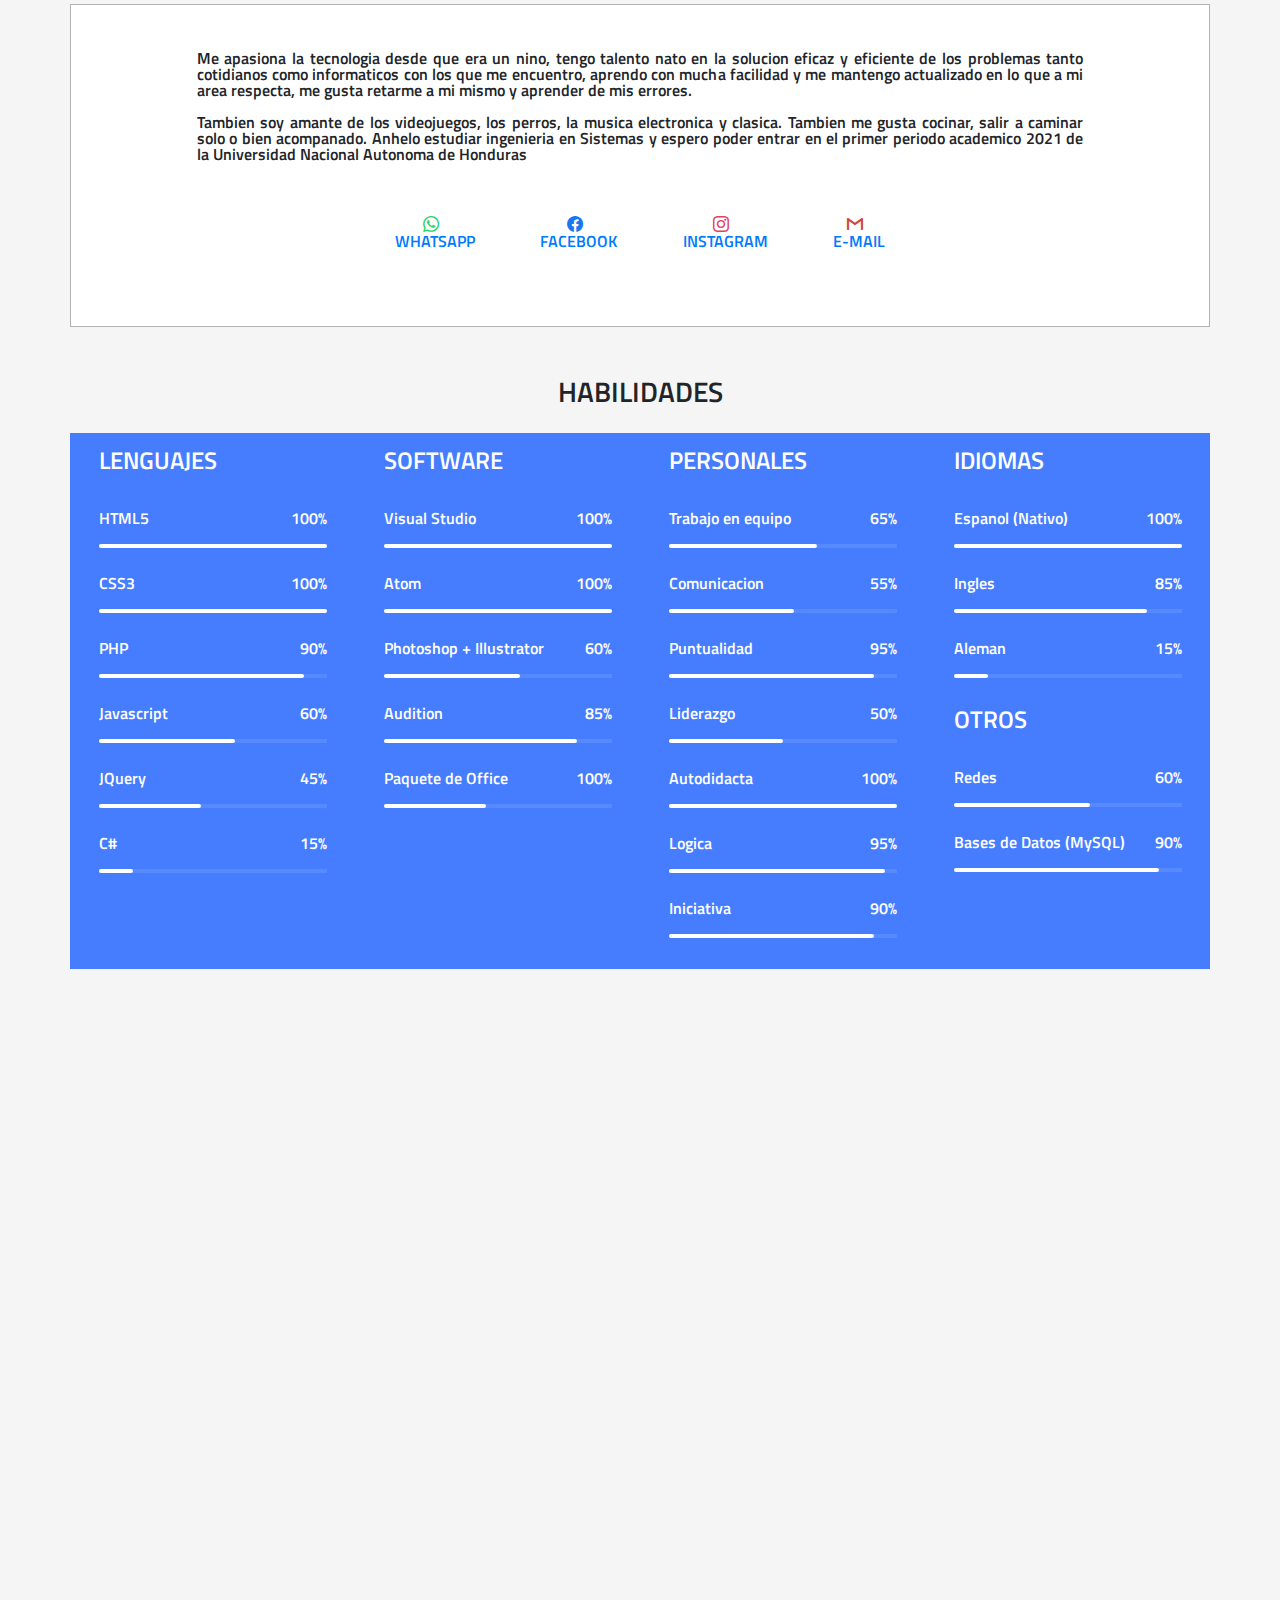
==== commit 390e5e10: "1.0.0.000" ====
--- a/index.html
+++ b/index.html
@@ -2,6 +2,7 @@
 <html lang="es" dir="ltr">
   <head>
     <meta charset="utf-8">
+    <meta name="viewport" content="width=device-width">
     <link rel="icon" href="Files/Images/icon.ico">
     <link rel="stylesheet" href="Files/Styles/Bootstrap.css">
     <link rel="stylesheet" href="Files/Styles/Main.css">
--- a/Files/Styles/Main.css
+++ b/Files/Styles/Main.css
@@ -1,9 +1,11 @@
+@import url('https://fonts.googleapis.com/css?family=Bad+Script');
+
 :root{
 	--PrimaryNavy: rgb(21,22,29);
 	--SecondaryNavy: rgba(30, 31, 41, 1);
 	--Green: rgb(35,164,85);
 	--Orange: rgb(242,85,42);
-	--LightBlue: rgb(88,135,245);
+	--LightBlue: rgb(70,125,255);
 	--White: rgb(255,255,255);
 }
 
@@ -61,6 +63,65 @@
 	line-height:1;
 }
 
+.LoadingContainer{
+	background-color: rgb(25,25,25);
+	color:  rgba(175, 175, 175, 1);
+	width: 0px;
+	height: 0px;
+	padding-top: 50vh;
+	text-align: center;
+	letter-spacing: normal;
+	position: fixed;
+	z-index: 1002;
+	animation: FadeOut 2.5s;
+	opacity: 0;
+}
+
+.Loading{
+  position: absolute;
+  top: 50%;
+  left: 50%;
+  transform: translate(-50%,-50%) rotate(75deg);
+  width: 15px;
+  height: 15px;
+}
+
+.Loading::before,.Loading::after{
+  content: "";
+  position: absolute;
+  top: 50%;
+  left: 50%;
+  transform: translate(-50%,-50%);
+  width: 15px;
+  height: 15px;
+  border-radius: 15px;
+  animation: loading 1.5s infinite linear;
+}
+
+.Loading::before{
+  box-shadow: 15px 15px #e77f67, -15px -15px #778beb;
+}
+
+.Loading::after{
+  box-shadow: 15px 15px #f8a5c2, -15px -15px #f5cd79;
+  transform: translate(-50%,-50%) rotate(90deg);
+}
+
+.ProgresBar{
+	margin-top: 3vh;
+	margin-left: 33.33%;
+	width: 33.33%;
+	height: 3px;
+	background-color: rgba(50, 150, 50, 1);
+}
+
+.ProgresBarLoading{
+	width: 75%;
+	height: 3px;
+	background-color: rgba(0, 100, 0, 1);
+	animation: Logic 2s;
+}
+
 .teaser-container{
   background-image: url('../../Files/Images/MainBackground.jpg');
   background-size: cover;
@@ -77,15 +138,15 @@
 }
 
 .main-title{
-  font-size: 50px;
-  color: white;
+  font-size: 4rem;
+  color: var(--White);
   font-family: 'titillium-semibold', Arial,sans-serif;
 }
 
 .main-subtitle{
-  font-size: 15px;
+  font-size: 1.5rem;
   display: block;
-  color: white;
+  color: var(--White);
   font-family: 'titillium-semibold', Arial,sans-serif;
   margin-bottom: 135px;
 }
@@ -95,7 +156,7 @@
 }
 
 .main-contact{
-  color: white;
+  color: var(--White);
 }
 
 .NavBar{
@@ -141,6 +202,7 @@
   width: 100%;
   position: absolute;
   top: -60px;
+	z-index: 300;
 }
 
 .ProfilePhoto{
@@ -148,7 +210,7 @@
   min-width: 120px;
   max-width: 180px;
   border-radius: 50%;
-  border: solid white 5px;
+  border: solid var(--White) 5px;
 }
 
 .MobileMenuContainer{
@@ -162,7 +224,7 @@
 }
 
 #MobileMenu{
-	background-color: white;
+	background-color: var(--White);
 }
 
 .MobileMenuList{
@@ -178,52 +240,207 @@
 	background-color: rgb(200, 200, 200);
 }
 
-.ProfileContainer{
+.BodyContainer{
 	min-height: 90vh;
-}
-
-.Block{
 	padding-top: 10vh;
 }
 
-.Block>*{
-	font-family: "OpenSansLight",Arial,sans-serif;
-}
-
-.ResumeText{
-	line-height: 1.5 !important;
-	margin-bottom: 5px !important;
-	margin-top: 5px !important;
-}
-
-.SkillItem{
-	font-size: 20px;
-	margin-right: 15px;
-	margin-bottom: 5px;
-	padding: 5px;
-	border-radius: 10px;
-	background-color: rgba(0, 0, 0, 0.1);
-}
-
-.DownloadButton{
-	border-radius: 15px;
-}
-
-.DownloadButton>span{
-	font-weight: bold;
-	font-size: 15px;
+#AboutMe{
+	background-color: var(--White);
+	border: solid 1px rgba(0, 0, 0, 0.3);
+	padding-bottom: 5vh;
+	padding-top: 5vh;
 }
 
 .SocialMedia{
-	font-size: 20px;
-}
-
-.SocialMedia>a:hover{
-	text-decoration: none;
+	padding-top: 2.5vh;
+	padding-left: 25%;
+	padding-right: 25%;
+}
+
+#AboutMe>h3{
+	padding-top: 2.5vh;
+}
+
+#AboutMe>p{
+	margin-left: 10%;
+	margin-right: 10%;
+}
+
+.SocialMedia>.navbar>.nav-item>.nav-link{
+	width: 100%;
+	text-align: center;
+}
+
+#Skills{
+	margin: 0px;
+	padding: 0px;
+}
+
+.SkillsContainer{
+	background-color: var(--LightBlue);
+	padding-bottom: 2vh;
+}
+
+.SkillsContainer>*{
+	color: var(--White);
+	padding: 1.5vh;
+}
+
+.SkillProgress{
+	display: block;
+	background-color: rgba(255,255,255,0.1);
+	height: 4px;
+	margin-top: 2vh;
+	overflow: hidden;
+}
+
+.SkillProgressBar{
+	height: 4px;
+	background-color: rgba(255, 255, 255, 1);
+	border-radius: 4px;
+}
+
+.SkillProgressBarHTML{
+	width: 100%;
+	animation-name: HTML !important;
+	animation-duration: 2.5s !important;
+}
+
+.SkillProgressBarCSS{
+	width: 100%;
+	animation-name: CSS !important;
+	animation-duration: 2.5s !important;
+}
+
+.SkillProgressBarPHP{
+	width: 90%;
+	animation-name: PHP !important;
+	animation-duration: 2.5s !important;
+}
+
+.SkillProgressBarMySQL{
+	width: 85%;
+	animation-name: MySQL !important;
+	animation-duration: 2.5s !important;
+}
+
+.SkillProgressBarJavascript{
+	width: 60%;
+	animation-name: Javascript !important;
+	animation-duration: 2.5s !important;
+}
+
+.SkillProgressBarJquery{
+	width: 45%;
+	animation-name: JQuery !important;
+	animation-duration: 2.5s !important;
+}
+
+.SkillProgressBarCSharp{
+	width: 15%;
+	animation-name: CSharp !important;
+	animation-duration: 2.5s !important;
+}
+
+.SkillProgressBarVisualStudio{
+	width: 100%;
+	animation-name: VisualStudio !important;
+	animation-duration: 2.5s !important;
+}
+
+.SkillProgressBarAtom{
+	width: 100%;
+	animation-name: Atom !important;
+	animation-duration: 2.5s !important;
+}
+
+.SkillProgressBarAdobe{
+	width: 60%;
+	animation-name: Adobe !important;
+	animation-duration: 2.5s !important;
+}
+
+.SkillProgressBarAudition{
+	width: 85%;
+	animation-name: Audition !important;
+	animation-duration: 2.5s !important;
+}
+
+.SkillProgressBarTeamWork{
+	width: 65%;
+	animation-name: TeamWork !important;
+	animation-duration: 2.5s !important;
+}
+
+.SkillProgressBarComunication{
+	width: 55%;
+	animation-name: Comunication !important;
+	animation-duration: 2.5s !important;
+}
+
+.SkillProgressBarPunctual{
+	width: 95%;
+	animation-name: Punctual !important;
+	animation-duration: 2.5s !important;
+}
+
+.SkillProgressBarLeadership{
+	width: 50%;
+	animation-name: Leadership !important;
+	animation-duration: 2.5s !important;
+}
+
+.SkillProgressBarAutoDidact{
+	width: 100%;
+	animation-name: Autodidact !important;
+	animation-duration: 2.5s !important;
+}
+
+.SkillProgressBarLogic{
+	width: 95%;
+	animation-name: Logic !important;
+	animation-duration: 2.5s !important;
+}
+
+.SkillProgressBarinitiative{
+	width: 90%;
+	animation-name: Initiative !important;
+	animation-duration: 2.5s !important;
+}
+
+.SkillProgressBarSpanish{
+	width: 100%;
+	animation-name: Spanish !important;
+	animation-duration: 2.5s !important;
+}
+
+.SkillProgressBarEnglish{
+	width: 85%;
+	animation-name: English !important;
+	animation-duration: 2.5s !important;
+}
+
+.SkillProgressBarGerman{
+	width: 15%;
+	animation-name: German !important;
+	animation-duration: 2.5s !important;
+}
+
+.SkillProgressBarNetworks{
+	width: 60%;
+	animation-name: Networks !important;
+	animation-duration: 2.5s !important;
+}
+
+.SkillProgressBarDatabases{
+	width: 90%;
+	animation-name: Databases !important;
+	animation-duration: 2.5s !important;
 }
 
 #Carousel{
-	height: 50vh;
+	height: 60vh;
 	min-height: 50vh;
 	background: url('../../Files/Images/Carousel1Background.jpg');
 	background-size: cover;
@@ -239,6 +456,34 @@
 	height: 100%;
 }
 
+.PrimaryButton{
+	background-color: var(--LightBlue);
+	color: var(--White)
+}
+
+.Card{
+	border: solid 1px rgba(150, 150, 255, 0.75);
+	margin-bottom: 15px;
+	padding: 5px;
+}
+
+.StudyItemContainer{
+	margin-left: 3vh;
+	border-left: solid 1px  rgba(150, 150, 255, 0.75);
+}
+
+.StudyItem{
+	padding-left: 2vh;
+	padding-right: 2vh;
+	border-left-style: dotted;
+	border-color: rgba(150, 150, 255);
+}
+
+.StudyItem>span, .StudyItem>p{
+	font-family: sans-serif !important;
+	font-weight: normal !important;
+}
+
 footer{
 	min-height: 100vh;
 	padding-top: 10vh;
@@ -249,8 +494,12 @@
 }
 
 .FooterOption{
-	padding: 5vh;
-	border-top: solid 1px rgba(0, 0, 0, 0.2);
+	padding: 4vh;
+	border-top: solid 1px rgba(150, 150, 255, 0.75);
+}
+
+.FooterOption>.col-3{
+	padding: 0px;
 }
 
 .FooterOption>div>p{
@@ -264,7 +513,7 @@
 }
 
 .FooterSocialMedia{
-	border-top: solid 1px rgba(0, 0, 0, 0.2);
+border-top: solid 1px rgba(150, 150, 255, 0.75);
 }
 
 .SocialMedia>div>.navbar>.nav-item>.nav-link{
--- a/Files/Styles/Animations.css
+++ b/Files/Styles/Animations.css
@@ -0,0 +1,127 @@
+@keyframes HTML{
+	0%{ width: 0%;}
+	100%{ width: 100%;}
+}
+
+@keyframes CSS{
+	0%{	width: 0%;}
+	100%{	width: 100%;}
+}
+
+@keyframes PHP{
+	0%{ width: 0%;}
+	100%{ width: 90%;}
+}
+
+@keyframes MySQL{
+	0%{ width: 0%;}
+	100%{ width: 85%;}
+}
+
+@keyframes Javascript{
+	0%{ width: 0%;}
+	100%{ width: 60%;}
+}
+
+@keyframes JQuery{
+	0%{ width: 0%;}
+	100%{ width: 45%;}
+}
+
+@keyframes CSharp{
+	0%{ width: 0%;}
+	100%{ width: 15%;}
+}
+
+@keyframes VisualStudio{
+	0%{ width: 0%;}
+	100%{ width: 100%;}
+}
+
+@keyframes Atom{
+	0%{ width: 0%;}
+	100%{ width: 100%;}
+}
+
+@keyframes Adobe{
+	0%{ width: 0%;}
+	100%{ width: 60%;}
+}
+
+@keyframes Audition{
+	0%{ width: 0%;}
+	100%{ width: 85%;}
+}
+
+@keyframes TeamWork{
+	0%{ width: 0%;}
+	100%{ width: 65%;}
+}
+
+@keyframes Punctual{
+	0%{ width: 0%;}
+	100%{ width: 95%;}
+}
+
+@keyframes Comunication{
+	0%{ width: 0%;}
+	100%{ width: 55%;}
+}
+
+@keyframes Leadership{
+	0%{ width: 0%;}
+	100%{ width: 50%;}
+}
+
+@keyframes Autodidact{
+	0%{ width: 0%;}
+	100%{ width: 100%;}
+}
+
+@keyframes Logic{
+	0%{ width: 0%;}
+	100%{ width: 95%;}
+}
+
+@keyframes Initiative{
+	0%{ width: 0%;}
+	100%{ width: 90%;}
+}
+
+@keyframes Spanish{
+	0%{ width: 0%;}
+	100%{ width: 100%;}
+}
+
+@keyframes English{
+	0%{ width: 0%;}
+	100%{ width: 85%;}
+}
+
+@keyframes German{
+	0%{ width: 0%;}
+	100%{ width: 15%;}
+}
+
+@keyframes Networks{
+	0%{ width: 0%;}
+	100%{ width: 60%;}
+}
+
+@keyframes Databases{
+	0%{ width: 0%;}
+	100%{ width: 90%;}
+}
+
+@keyframes FadeOut{
+  0%{ opacity: 100; width: 100%; height: 100vh}
+  80%{ opacity: 50;}
+  99%{ width: 100%; height: 100vh}
+  100%{ opacity: 0; width: 0px; height: 0px;}
+}
+
+@keyframes loading {
+  50%{
+    height: 45px;
+  }
+}
--- a/Files/Styles/Font.css
+++ b/Files/Styles/Font.css
@@ -2,7 +2,6 @@
     font-family: 'titillium-semibold';
     src: url('../Fonts/TitilliumWeb-SemiBold.eot');
     src: url('../Fonts/TitilliumWeb-SemiBold.eot?#iefix') format('embedded-opentype'),
-         url('../Fonts/TitilliumWeb-SemiBold.woff') format('woff'),
          url('../Fonts/TitilliumWeb-SemiBold.ttf') format('truetype'),
          url('../Fonts/TitilliumWeb-SemiBold.svg#titilliumlight_upright') format('svg');
     font-weight: normal;
--- a/Files/Styles/AlbertoGaldamez.css
+++ b/Files/Styles/AlbertoGaldamez.css
@@ -219,7 +219,7 @@
   content: "\e924";
   color: #e34f26;
 }
-.icon-inst-agram-ag:before {
+.icon-instagram-ag:before {
   content: "\e925";
   color: #e4405f;
 }
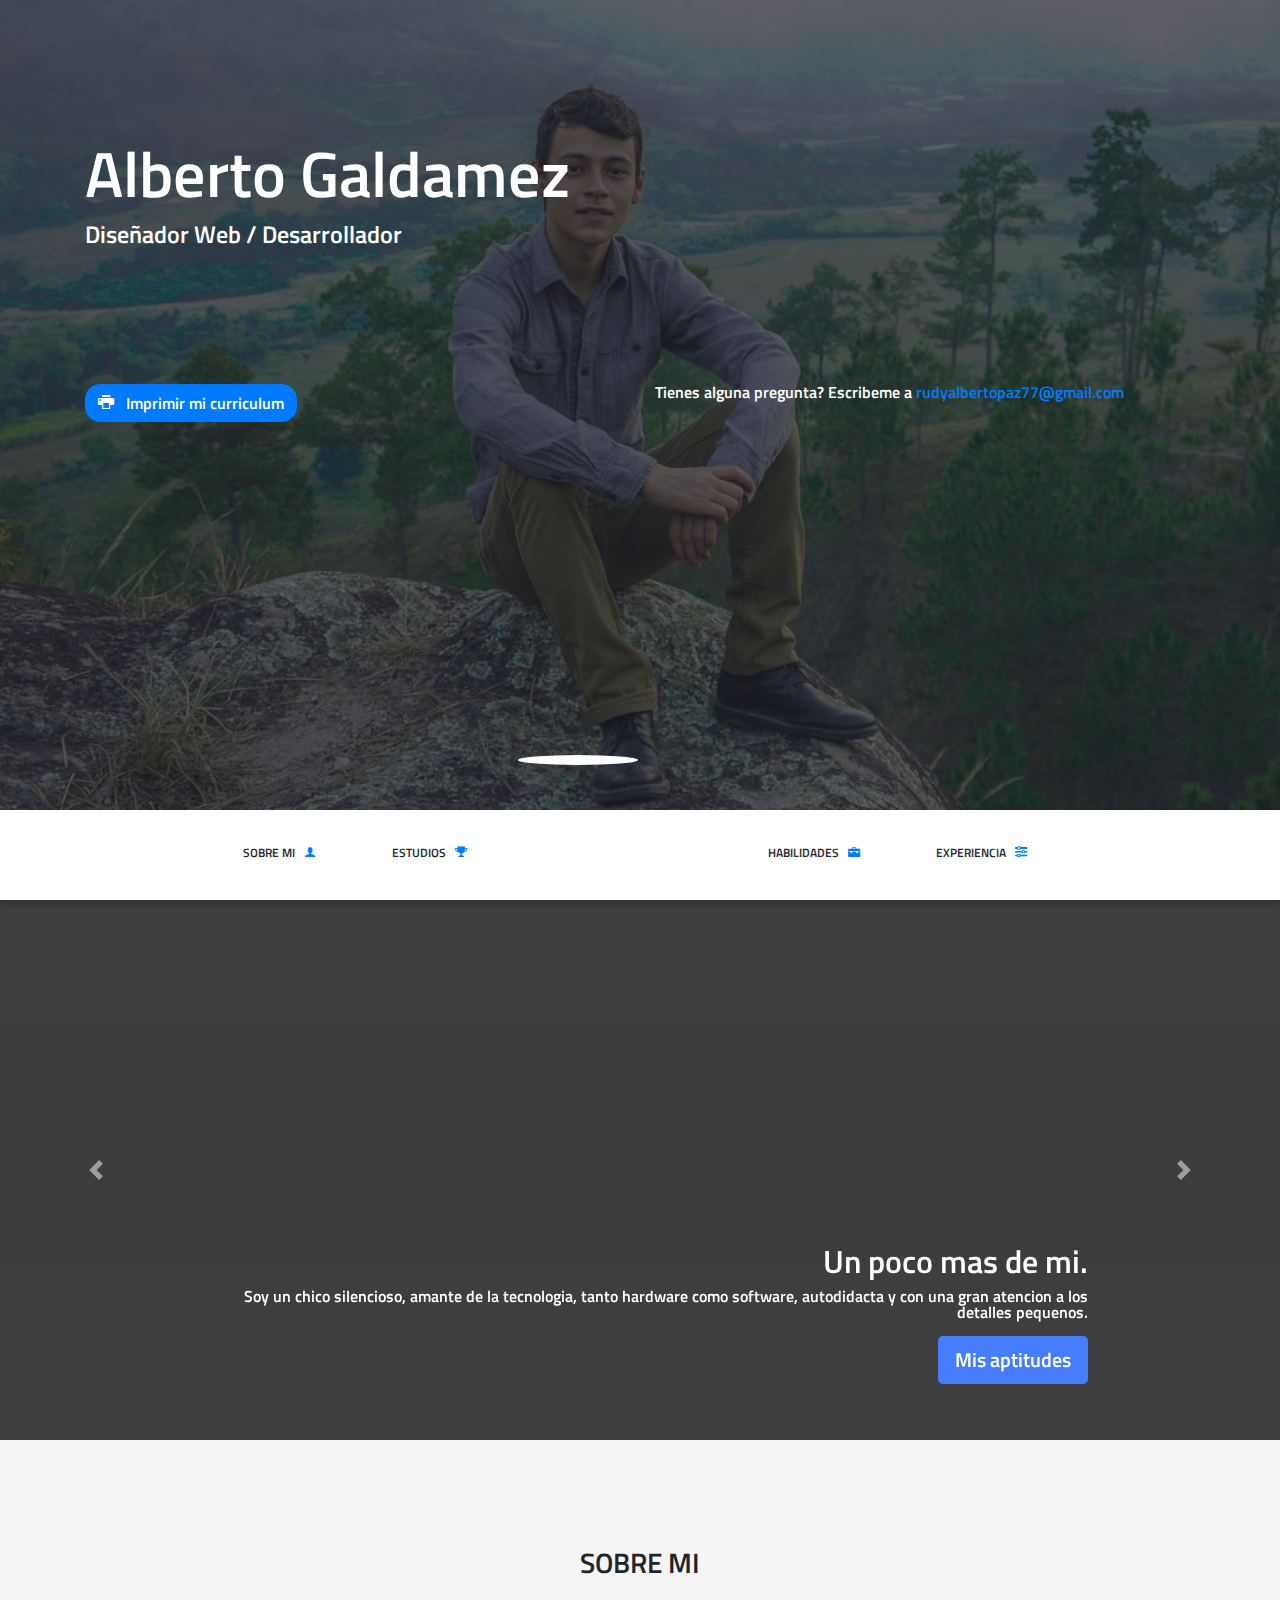
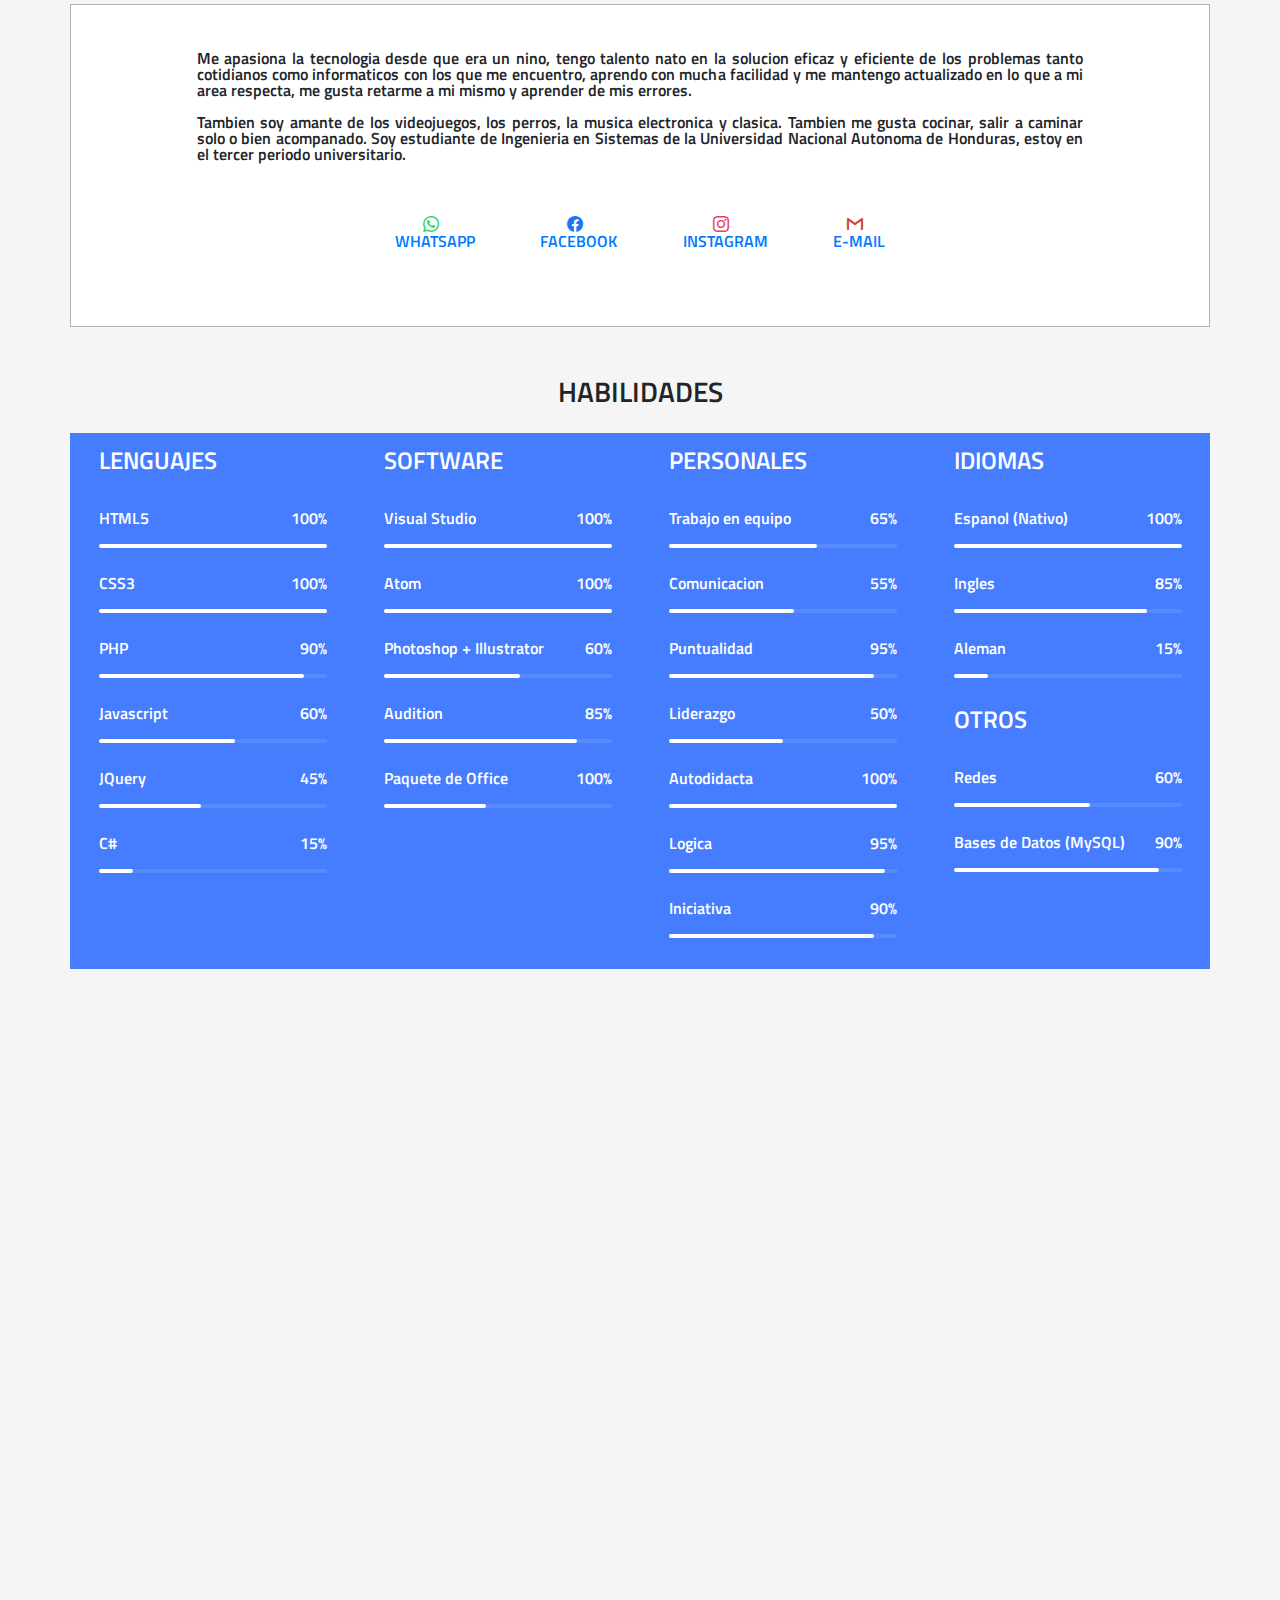
==== commit 992527f6: "h" ====
--- a/index.html
+++ b/index.html
@@ -2,7 +2,7 @@
 <html lang="es" dir="ltr">
   <head>
     <meta charset="utf-8">
-    <meta name="viewport" content="width=device-width">
+    <meta name="viewport" content="width=device-width, initial-scale=1">
     <link rel="icon" href="Files/Images/icon.ico">
     <link rel="stylesheet" href="Files/Styles/Bootstrap.css">
     <link rel="stylesheet" href="Files/Styles/Main.css">
@@ -148,7 +148,7 @@
           <h3 class="col-12 text-center mb-4 mt-3">SOBRE MI</h3>
           <div class="col-12" id="AboutMe">
             <p class="text-justify">Me apasiona la tecnologia desde que era un nino, tengo talento nato en la solucion eficaz y eficiente de los problemas tanto cotidianos como informaticos con los que me encuentro, aprendo con mucha facilidad y me mantengo actualizado en lo que a mi area respecta, me gusta retarme a mi mismo y aprender de mis errores. <br>
-            <br>Tambien soy amante de los videojuegos, los perros, la musica electronica y clasica. Tambien me gusta cocinar, salir a caminar solo o bien acompanado. Anhelo estudiar <b>ingenieria en Sistemas</b> y espero poder entrar en el primer periodo academico 2021 de la Universidad Nacional Autonoma de Honduras</p>
+            <br>Tambien soy amante de los videojuegos, los perros, la musica electronica y clasica. Tambien me gusta cocinar, salir a caminar solo o bien acompanado. Soy estudiante de <b>Ingenieria en Sistemas</b> de la Universidad Nacional Autonoma de Honduras, estoy en el tercer periodo universitario.</p>
             <div class="SocialMedia">
               <ul class="navbar">
                 <li class="nav-item">
